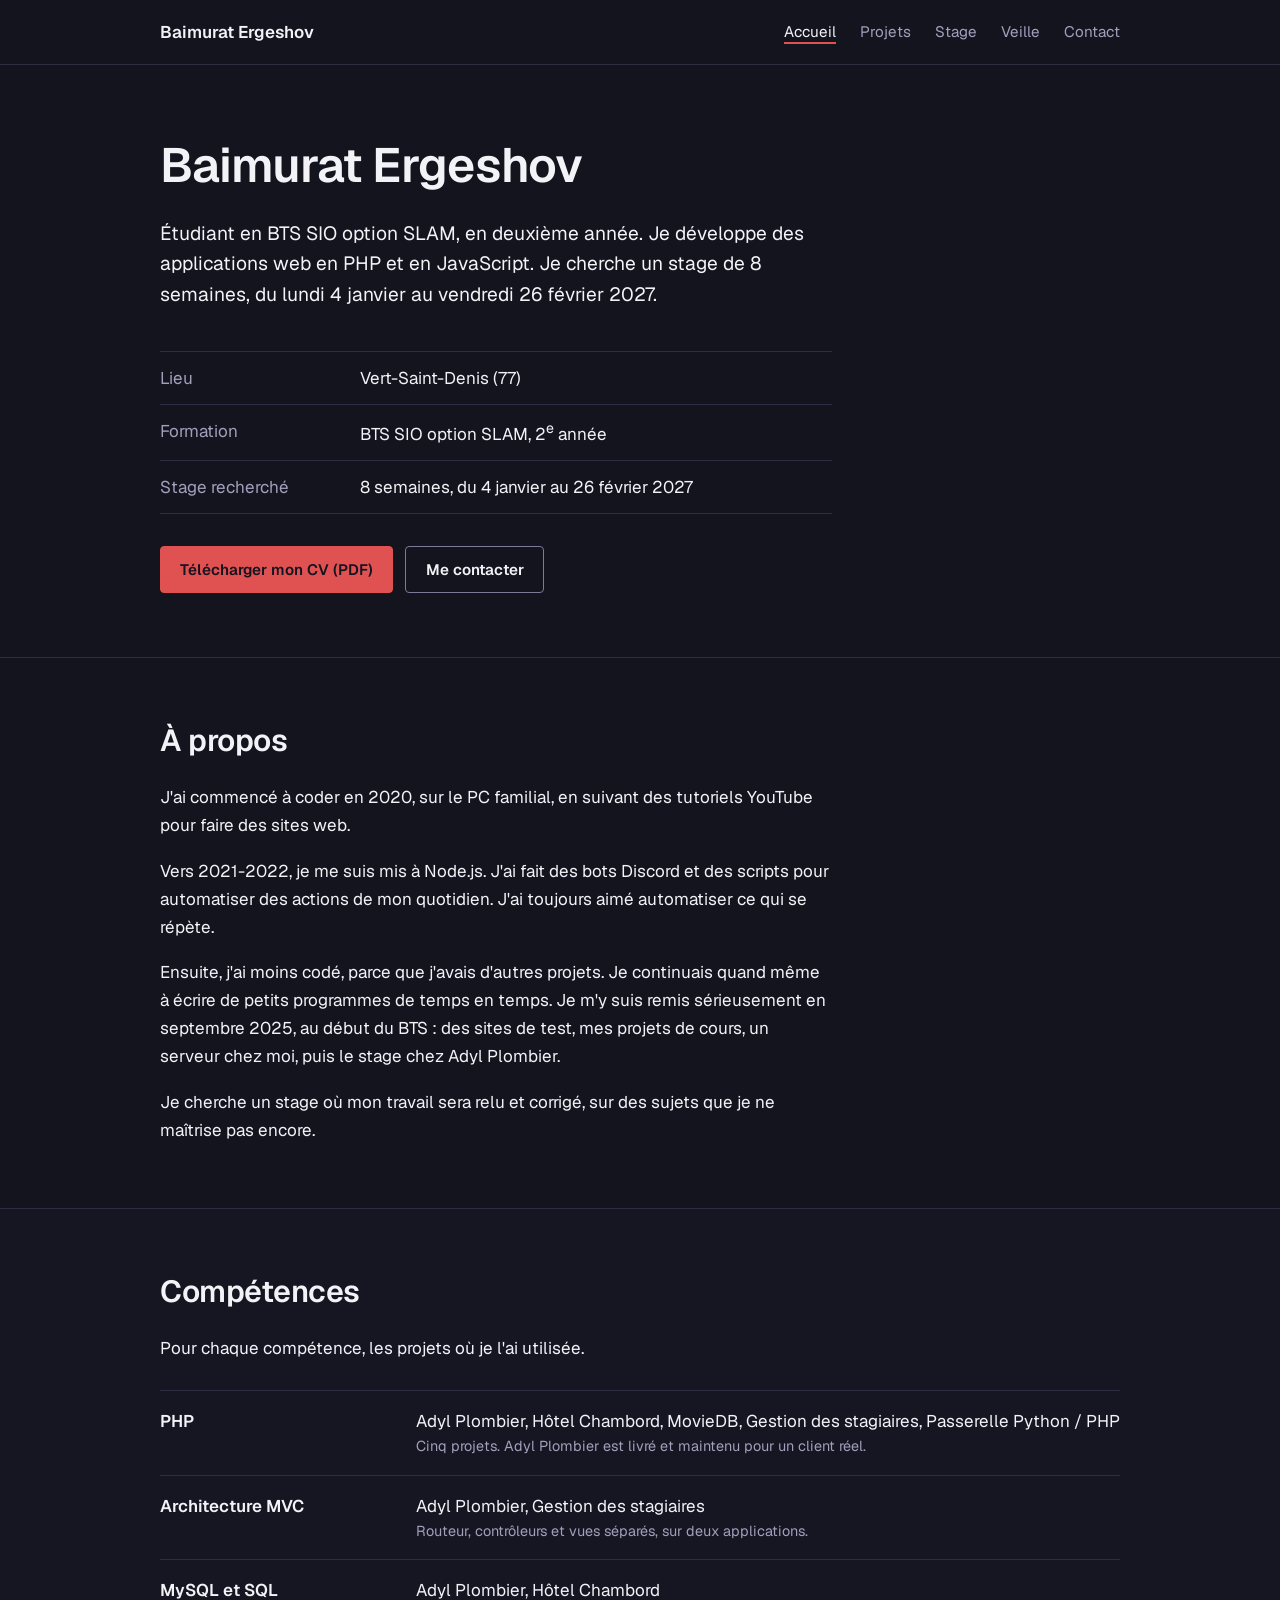
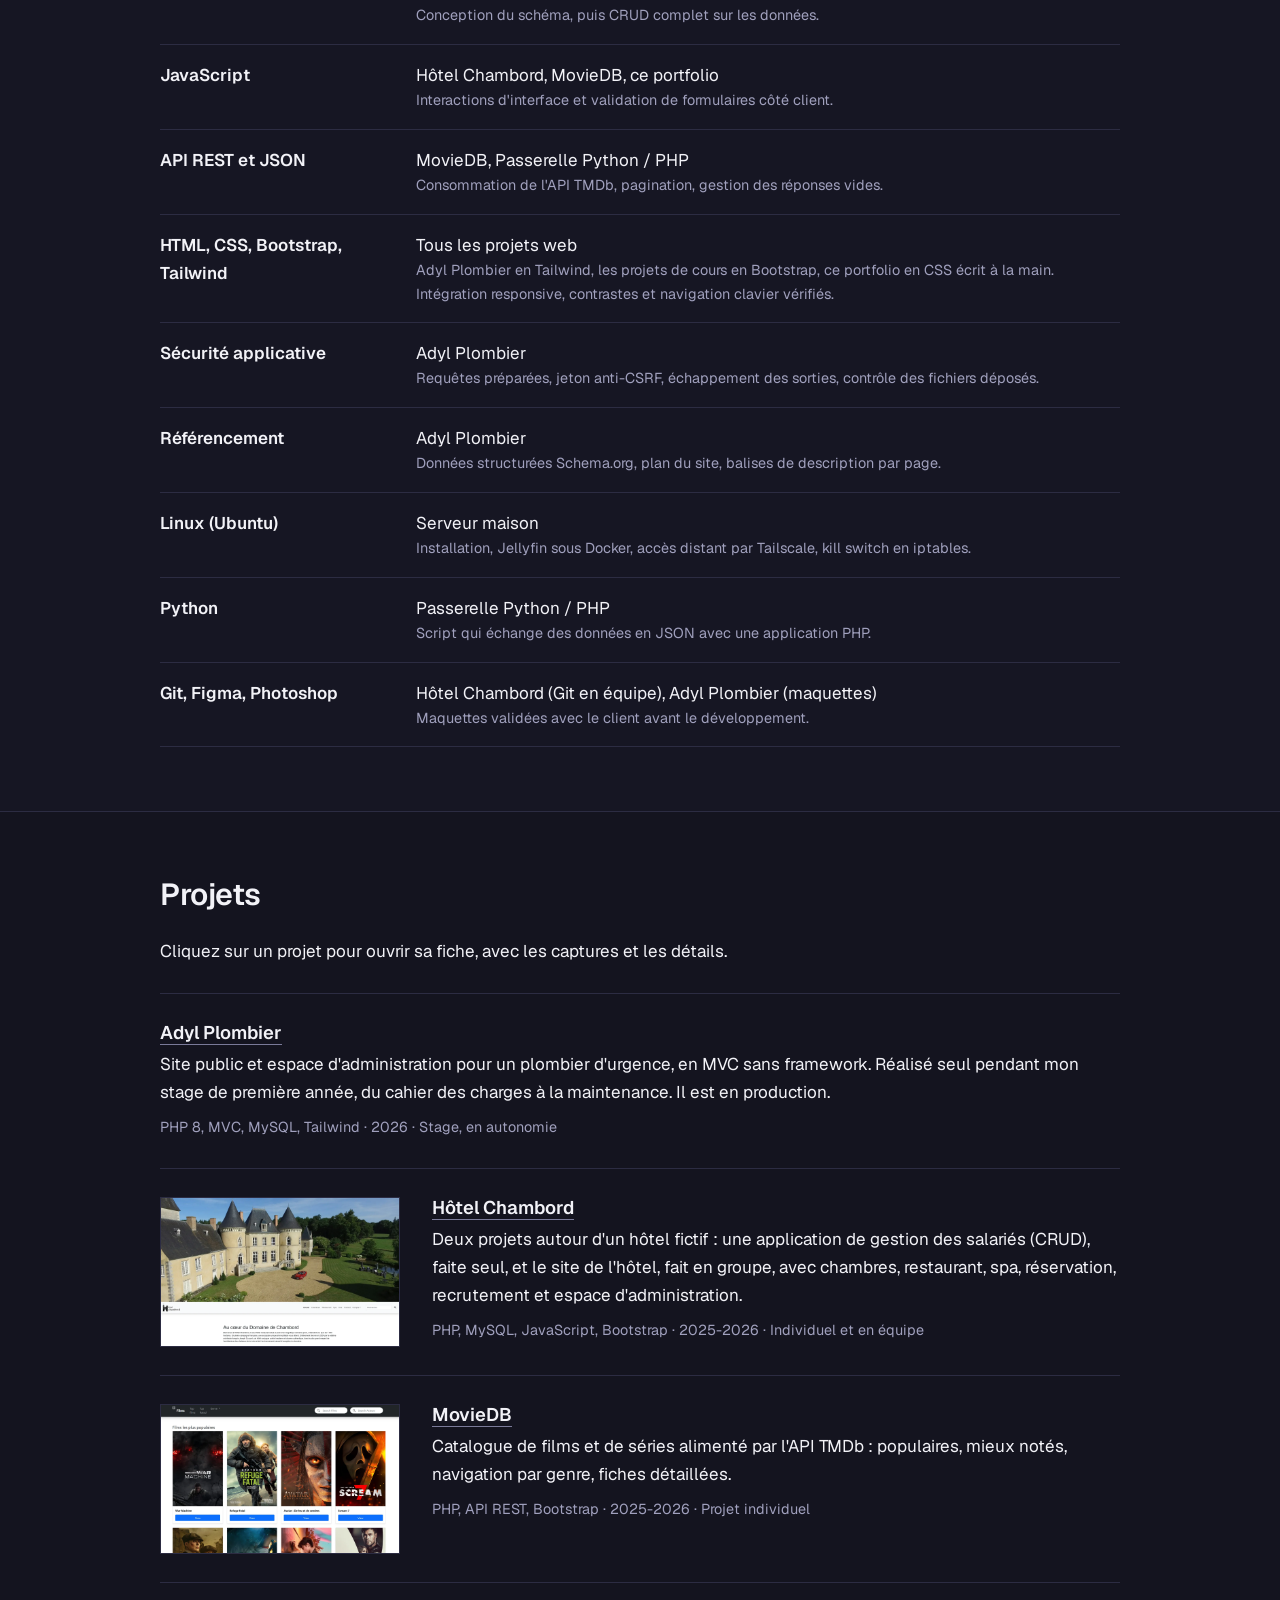
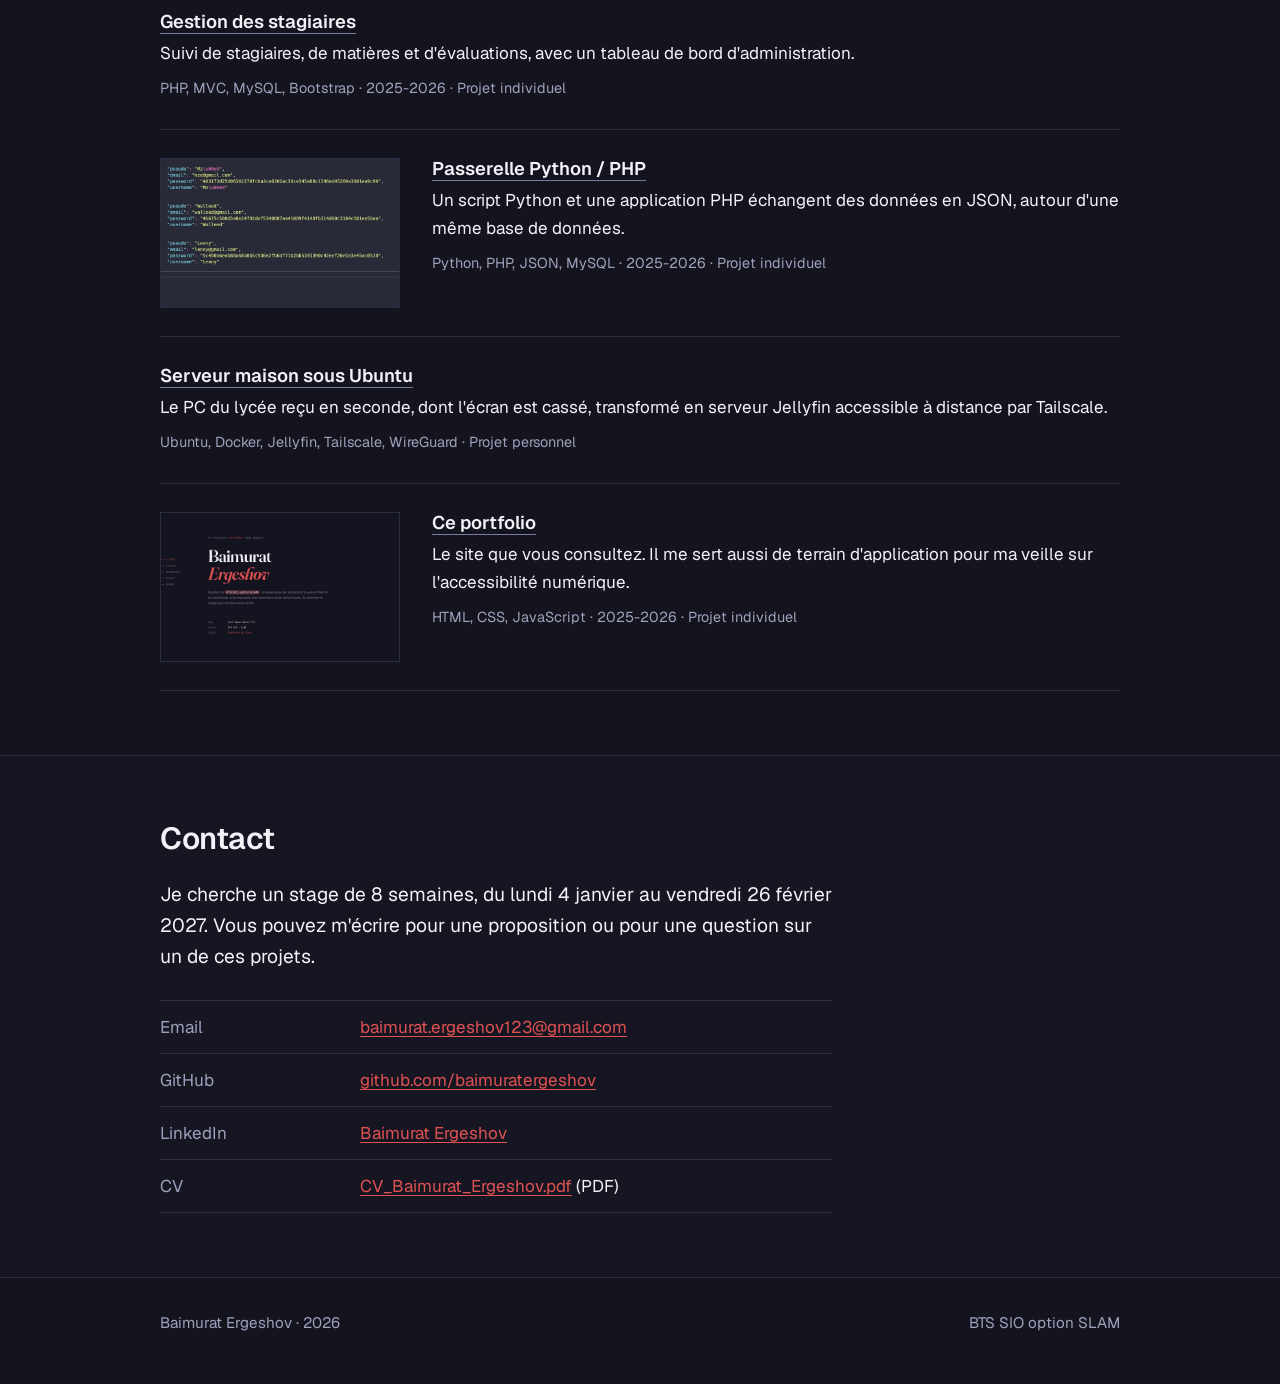
==== index.html @ 2cdd84e4 "Réécrit la page Veille et refait l'audit sur le site actuel - textes réécrits à la première personne" ====
<!DOCTYPE html>
<html lang="fr">

<head>
  <meta charset="UTF-8" />
  <meta name="viewport" content="width=device-width, initial-scale=1.0" />

  <title>Baimurat Ergeshov, étudiant BTS SIO SLAM</title>
  <meta name="description"
    content="Portfolio de Baimurat Ergeshov, étudiant en BTS SIO option SLAM à Vert-Saint-Denis. Applications web en PHP et JavaScript. Recherche un stage de 8 semaines, du 4 janvier au 26 février 2027." />

  <link rel="icon" href="./img/favicon.svg" type="image/svg+xml" />

  <meta property="og:type" content="website" />
  <meta property="og:title" content="Baimurat Ergeshov, étudiant BTS SIO SLAM" />
  <meta property="og:description"
    content="Applications web en PHP et JavaScript. Recherche un stage de 8 semaines, du 4 janvier au 26 février 2027." />
  <meta property="og:image" content="https://baimuratergeshov.github.io/img/portfolio.webp" />
  <meta name="twitter:card" content="summary_large_image" />

  <link rel="preload" href="./assets/fonts/geist-latin-wght-normal.woff2" as="font" type="font/woff2" crossorigin />
  <link rel="stylesheet" href="./assets/style.css" />

  <!-- Sans defer : imgFail doit exister avant la première image -->
  <script src="./assets/script.js"></script>
</head>

<body>
  <a href="#main" class="skip-link">Aller au contenu principal</a>

  <header class="site-header">
    <div class="wrap">
      <a href="./index.html" class="site-name">Baimurat Ergeshov</a>
      <nav class="site-nav" aria-label="Navigation principale">
        <a href="./index.html" aria-current="page">Accueil</a>
        <a href="#projets">Projets</a>
        <a href="./stage.html">Stage</a>
        <a href="./veille.html">Veille</a>
        <a href="#contact">Contact</a>
      </nav>
    </div>
  </header>

  <main id="main">

    <section id="intro" class="intro">
      <div class="wrap">
        <h1>Baimurat Ergeshov</h1>
        <p class="lead">
          Étudiant en BTS SIO option SLAM, en deuxième année. Je développe des applications web
          en PHP et en JavaScript. Je cherche un stage de 8 semaines, du lundi 4 janvier au
          vendredi 26 février 2027.
        </p>

        <dl class="facts">
          <div>
            <dt>Lieu</dt>
            <dd>Vert-Saint-Denis (77)</dd>
          </div>
          <div>
            <dt>Formation</dt>
            <dd>BTS SIO option SLAM, 2<sup>e</sup> année</dd>
          </div>
          <div>
            <dt>Stage recherché</dt>
            <dd>8 semaines, du 4 janvier au 26 février 2027</dd>
          </div>
        </dl>

        <p class="actions btn-row">
          <a class="btn btn-primary" href="./CV_Baimurat_Ergeshov.pdf" target="_blank" rel="noopener">
            Télécharger mon CV (PDF)
          </a>
          <a class="btn" href="#contact">Me contacter</a>
        </p>
      </div>
    </section>

    <section id="apropos" class="section">
      <div class="wrap">
        <h2>À propos</h2>
        <div class="prose">
          <p>
            J'ai commencé à coder en 2020, sur le PC familial, en suivant des tutoriels YouTube pour
            faire des sites web.
          </p>
          <p>
            Vers 2021-2022, je me suis mis à Node.js. J'ai fait des bots Discord et des scripts pour
            automatiser des actions de mon quotidien. J'ai toujours aimé automatiser ce qui se
            répète.
          </p>
          <p>
            Ensuite, j'ai moins codé, parce que j'avais d'autres projets. Je continuais quand même à
            écrire de petits programmes de temps en temps. Je m'y suis remis sérieusement en
            septembre 2025, au début du BTS : des sites de test, mes projets de cours, un serveur
            chez moi, puis le stage chez Adyl Plombier.
          </p>
          <p>
            Je cherche un stage où mon travail sera relu et corrigé, sur des sujets que je ne
            maîtrise pas encore.
          </p>
        </div>
      </div>
    </section>

    <section id="competences" class="section section--alt">
      <div class="wrap">
        <h2>Compétences</h2>
        <p class="measure section-intro">
          Pour chaque compétence, les projets où je l'ai utilisée.
        </p>

        <dl class="rows">
          <div>
            <dt>PHP</dt>
            <dd>
              Adyl Plombier, Hôtel Chambord, MovieDB, Gestion des stagiaires, Passerelle Python / PHP
              <span class="meta">Cinq projets. Adyl Plombier est livré et maintenu pour un client réel.</span>
            </dd>
          </div>
          <div>
            <dt>Architecture MVC</dt>
            <dd>
              Adyl Plombier, Gestion des stagiaires
              <span class="meta">Routeur, contrôleurs et vues séparés, sur deux applications.</span>
            </dd>
          </div>
          <div>
            <dt>MySQL et SQL</dt>
            <dd>
              Adyl Plombier, Hôtel Chambord
              <span class="meta">Conception du schéma, puis CRUD complet sur les données.</span>
            </dd>
          </div>
          <div>
            <dt>JavaScript</dt>
            <dd>
              Hôtel Chambord, MovieDB, ce portfolio
              <span class="meta">Interactions d'interface et validation de formulaires côté client.</span>
            </dd>
          </div>
          <div>
            <dt>API REST et JSON</dt>
            <dd>
              MovieDB, Passerelle Python / PHP
              <span class="meta">Consommation de l'API TMDb, pagination, gestion des réponses vides.</span>
            </dd>
          </div>
          <div>
            <dt>HTML, CSS, Bootstrap, Tailwind</dt>
            <dd>
              Tous les projets web
              <span class="meta">Adyl Plombier en Tailwind, les projets de cours en Bootstrap, ce
                portfolio en CSS écrit à la main. Intégration responsive, contrastes et navigation
                clavier vérifiés.</span>
            </dd>
          </div>
          <div>
            <dt>Sécurité applicative</dt>
            <dd>
              Adyl Plombier
              <span class="meta">Requêtes préparées, jeton anti-CSRF, échappement des sorties,
                contrôle des fichiers déposés.</span>
            </dd>
          </div>
          <div>
            <dt>Référencement</dt>
            <dd>
              Adyl Plombier
              <span class="meta">Données structurées Schema.org, plan du site, balises de description
                par page.</span>
            </dd>
          </div>
          <div>
            <dt>Linux (Ubuntu)</dt>
            <dd>
              Serveur maison
              <span class="meta">Installation, Jellyfin sous Docker, accès distant par Tailscale,
                kill switch en iptables.</span>
            </dd>
          </div>
          <div>
            <dt>Python</dt>
            <dd>
              Passerelle Python / PHP
              <span class="meta">Script qui échange des données en JSON avec une application PHP.</span>
            </dd>
          </div>
          <div>
            <dt>Git, Figma, Photoshop</dt>
            <dd>
              Hôtel Chambord (Git en équipe), Adyl Plombier (maquettes)
              <span class="meta">Maquettes validées avec le client avant le développement.</span>
            </dd>
          </div>
        </dl>
      </div>
    </section>

    <section id="projets" class="section">
      <div class="wrap">
        <h2>Projets</h2>
        <p class="measure section-intro">
          Cliquez sur un projet pour ouvrir sa fiche, avec les captures et les détails.
        </p>

        <ul class="projects">

          <li class="project">
            <img class="project-thumb" src="./img/adyl_plombier_img1.webp" alt="" loading="lazy"
              onerror="this.remove()" />
            <div>
              <h3><button type="button" class="project-open" data-dialog="dlg-adyl" aria-haspopup="dialog"><span>Adyl
                    Plombier</span></button></h3>
              <p>
                Site public et espace d'administration pour un plombier d'urgence, en MVC sans
                framework. Réalisé seul pendant mon stage de première année, du cahier des charges à
                la maintenance. Il est en production.
              </p>
              <p class="meta">PHP 8, MVC, MySQL, Tailwind · 2026 · Stage, en autonomie</p>
            </div>
          </li>

          <li class="project">
            <img class="project-thumb" src="./img/chambord.webp" alt="" loading="lazy" onerror="this.remove()" />
            <div>
              <h3><button type="button" class="project-open" data-dialog="dlg-chambord"
                  aria-haspopup="dialog"><span>Hôtel Chambord</span></button></h3>
              <p>
                Deux projets autour d'un hôtel fictif : une application de gestion des salariés
                (CRUD), faite seul, et le site de l'hôtel, fait en groupe, avec chambres,
                restaurant, spa, réservation, recrutement et espace d'administration.
              </p>
              <p class="meta">PHP, MySQL, JavaScript, Bootstrap · 2025-2026 · Individuel et en équipe</p>
            </div>
          </li>

          <li class="project">
            <img class="project-thumb" src="./img/movieDb.webp" alt="" loading="lazy" onerror="this.remove()" />
            <div>
              <h3><button type="button" class="project-open" data-dialog="dlg-moviedb"
                  aria-haspopup="dialog"><span>MovieDB</span></button></h3>
              <p>
                Catalogue de films et de séries alimenté par l'API TMDb : populaires, mieux notés,
                navigation par genre, fiches détaillées.
              </p>
              <p class="meta">PHP, API REST, Bootstrap · 2025-2026 · Projet individuel</p>
            </div>
          </li>

          <li class="project">
            <img class="project-thumb" src="./img/stagiaires_mvc.webp" alt="" loading="lazy"
              onerror="this.remove()" />
            <div>
              <h3><button type="button" class="project-open" data-dialog="dlg-stagiaires"
                  aria-haspopup="dialog"><span>Gestion des stagiaires</span></button></h3>
              <p>
                Suivi de stagiaires, de matières et d'évaluations, avec un tableau de bord
                d'administration.
              </p>
              <p class="meta">PHP, MVC, MySQL, Bootstrap · 2025-2026 · Projet individuel</p>
            </div>
          </li>

          <li class="project">
            <img class="project-thumb" src="./img/php_python.webp" alt="" loading="lazy" onerror="this.remove()" />
            <div>
              <h3><button type="button" class="project-open" data-dialog="dlg-passerelle"
                  aria-haspopup="dialog"><span>Passerelle Python / PHP</span></button></h3>
              <p>
                Un script Python et une application PHP échangent des données en JSON, autour
                d'une même base de données.
              </p>
              <p class="meta">Python, PHP, JSON, MySQL · 2025-2026 · Projet individuel</p>
            </div>
          </li>

          <li class="project">
            <div>
              <h3><button type="button" class="project-open" data-dialog="dlg-serveur"
                  aria-haspopup="dialog"><span>Serveur maison sous Ubuntu</span></button></h3>
              <p>
                Le PC du lycée reçu en seconde, dont l'écran est cassé, transformé en serveur
                Jellyfin accessible à distance par Tailscale.
              </p>
              <p class="meta">Ubuntu, Docker, Jellyfin, Tailscale, WireGuard · Projet personnel</p>
            </div>
          </li>

          <li class="project">
            <img class="project-thumb" src="./img/portfolio.webp" alt="" loading="lazy" onerror="this.remove()" />
            <div>
              <h3><button type="button" class="project-open" data-dialog="dlg-portfolio"
                  aria-haspopup="dialog"><span>Ce portfolio</span></button></h3>
              <p>
                Le site que vous consultez. Il me sert aussi de terrain d'application pour ma veille
                sur l'accessibilité numérique.
              </p>
              <p class="meta">HTML, CSS, JavaScript · 2025-2026 · Projet individuel</p>
            </div>
          </li>

        </ul>
      </div>
    </section>

    <section id="contact" class="section section--alt">
      <div class="wrap">
        <h2>Contact</h2>
        <p class="lead section-intro">
          Je cherche un stage de 8 semaines, du lundi 4 janvier au vendredi 26 février 2027. Vous
          pouvez m'écrire pour une proposition ou pour une question sur un de ces projets.
        </p>

        <dl class="facts">
          <div>
            <dt>Email</dt>
            <dd><a href="mailto:baimurat.ergeshov123@gmail.com">baimurat.ergeshov123@gmail.com</a></dd>
          </div>
          <div>
            <dt>GitHub</dt>
            <dd><a href="https://github.com/baimuratergeshov" target="_blank" rel="noopener">github.com/baimuratergeshov</a></dd>
          </div>
          <div>
            <dt>LinkedIn</dt>
            <dd><a href="https://www.linkedin.com/in/baimurat-ergeshov-29b9013a7/" target="_blank"
                rel="noopener">Baimurat Ergeshov</a></dd>
          </div>
          <div>
            <dt>CV</dt>
            <dd><a href="./CV_Baimurat_Ergeshov.pdf" target="_blank" rel="noopener">CV_Baimurat_Ergeshov.pdf</a> (PDF)</dd>
          </div>
        </dl>
      </div>
    </section>

  </main>

  <footer class="site-footer">
    <div class="wrap">
      <p>Baimurat Ergeshov · <span id="year"></span></p>
      <p>BTS SIO option SLAM</p>
    </div>
  </footer>

  <!-- Fiches projet -->

  <dialog id="dlg-adyl" class="modal" aria-labelledby="t-adyl">
    <div class="modal-inner">
      <button type="button" class="modal-close" data-close aria-label="Fermer la fiche projet">&#10005;</button>
      <h2 id="t-adyl">Adyl Plombier</h2>
      <p class="meta">PHP 8, MVC, MySQL, Tailwind · 2026 · Stage, en autonomie</p>

      <div class="gallery">
        <img src="./img/adyl_plombier_img1.webp" alt="Page d'accueil du site Adyl Plombier" onerror="imgFail(this)" />
        <img src="./img/adyl_plombier_img2.webp" alt="Page de présentation des prestations" onerror="imgFail(this)" />
        <img src="./img/adyl_plombier_img3.webp" alt="Formulaire de contact du site" onerror="imgFail(this)" />
        <img src="./img/adyl_plombier_img4.webp" alt="Affichage du site sur mobile" onerror="imgFail(this)" />
      </div>

      <div class="modal-text">
        <p>
          Adyl Plombier est une entreprise de plomberie d'urgence à Paris et en Île-de-France. Elle
          n'avait pas de site et voulait être trouvée par des particuliers qui cherchent un
          dépanneur depuis leur téléphone.
        </p>
        <p>
          J'ai fait six pages publiques (accueil, services, zones d'intervention, galerie, blog,
          contact) et un espace d'administration. L'artisan gère seul ses articles, ses photos, ses
          avis clients et les messages reçus. Sans cet espace, il aurait dû me demander de mettre en
          ligne chaque photo.
        </p>
        <p>
          L'application suit une architecture <strong>MVC</strong> que j'ai écrite moi-même, sans CMS
          ni framework : point d'entrée unique, routeur, contrôleurs, modèles et vues. Seul le
          dossier public est accessible depuis le web. Le reste du code et les données sont
          au-dessus de la racine web.
        </p>
        <p>
          L'espace d'administration est ouvert sur internet, donc j'ai traité la
          <strong>sécurité</strong> : requêtes préparées, jeton anti-CSRF, échappement des sorties,
          vérification du type réel des fichiers déposés, mots de passe hachés avec bcrypt et
          régénération de la session.
        </p>
        <p>J'ai continué à maintenir le site après la fin du stage.</p>
      </div>

      <div class="modal-actions btn-row">
        <a class="btn btn-primary" href="https://adyl-plomberie.fr/" target="_blank" rel="noopener">
          Voir le site <span aria-hidden="true">&nearr;</span>
        </a>
        <a class="btn" href="./stage.html">Lire le rapport de stage</a>
        <span class="meta">Code source privé, à la demande du client</span>
      </div>
    </div>
  </dialog>

  <dialog id="dlg-chambord" class="modal" aria-labelledby="t-chambord">
    <div class="modal-inner">
      <button type="button" class="modal-close" data-close aria-label="Fermer la fiche projet">&#10005;</button>
      <h2 id="t-chambord">Hôtel Chambord</h2>
      <p class="meta">PHP, MySQL, JavaScript, Bootstrap · 2025-2026 · Individuel et en équipe</p>

      <div class="gallery">
        <img src="./img/chambord_salaries.webp"
          alt="Liste des salariés avec les actions de modification et de suppression" onerror="imgFail(this)" />
        <img src="./img/chambord.webp" alt="Page d'accueil du site de l'Hôtel Chambord" onerror="imgFail(this)" />
      </div>

      <div class="modal-text">
        <h3>Gestion des salariés (projet individuel)</h3>
        <p>
          Application de gestion du personnel d'un hôtel fictif. Elle fait les quatre opérations
          d'un <strong>CRUD</strong> : ajout d'un salarié, liste, modification d'une fiche et
          suppression.
        </p>
        <p>
          Le code utilise des partials pour l'en-tête et le pied de page. Les traitements de
          formulaire sont dans <code>process/</code> et les fonctions communes dans
          <code>utils/</code>. C'est sur ce projet que j'ai compris l'intérêt de ne pas tout mettre
          dans un seul fichier.
        </p>

        <h3>Site de l'hôtel (travail en groupe)</h3>
        <p>
          Site multi-pages pour l'Hôtel Chambord, réalisé en groupe : chambres, restaurant, spa,
          activités, réservation et recrutement.
        </p>
        <p>
          Côté PHP : inscription et connexion des visiteurs, espace d'administration et gestion
          des avis clients. J'y ai travaillé la <strong>répartition des tâches</strong> et
          l'intégration du travail de plusieurs personnes dans un même dépôt Git.
        </p>
      </div>

      <div class="modal-actions btn-row">
        <a class="btn" href="https://github.com/baimuratergeshov/salaries_chambord" target="_blank" rel="noopener">
          Code de la gestion des salariés <span aria-hidden="true">&nearr;</span>
        </a>
        <a class="btn" href="https://github.com/baimuratergeshov/Hotel-Chambord" target="_blank" rel="noopener">
          Code du site de l'hôtel <span aria-hidden="true">&nearr;</span>
        </a>
      </div>
    </div>
  </dialog>

  <dialog id="dlg-moviedb" class="modal" aria-labelledby="t-moviedb">
    <div class="modal-inner">
      <button type="button" class="modal-close" data-close aria-label="Fermer la fiche projet">&#10005;</button>
      <h2 id="t-moviedb">MovieDB</h2>
      <p class="meta">PHP, API REST, Bootstrap · 2025-2026 · Projet individuel</p>

      <div class="gallery">
        <img src="./img/movieDb.webp" alt="Accueil de MovieDB présentant les films populaires" onerror="imgFail(this)" />
      </div>

      <div class="modal-text">
        <p>
          Site de consultation de films et de séries qui utilise l'<strong>API TMDb</strong>. Il
          propose les contenus populaires, les mieux notés, une navigation par genre, une fiche par
          film et une fiche par acteur.
        </p>
        <p>
          J'y ai appris à consommer une API REST côté serveur : construire la requête, lire la
          réponse JSON, et gérer les cas où l'API ne renvoie rien ou répond par une erreur.
        </p>
      </div>

      <div class="modal-actions btn-row">
        <a class="btn" href="https://github.com/baimuratergeshov/movieDB" target="_blank" rel="noopener">
          Voir le code sur GitHub <span aria-hidden="true">&nearr;</span>
        </a>
      </div>
    </div>
  </dialog>

  <dialog id="dlg-stagiaires" class="modal" aria-labelledby="t-stagiaires">
    <div class="modal-inner">
      <button type="button" class="modal-close" data-close aria-label="Fermer la fiche projet">&#10005;</button>
      <h2 id="t-stagiaires">Gestion des stagiaires</h2>
      <p class="meta">PHP, MVC, MySQL, Bootstrap · 2025-2026 · Projet individuel</p>

      <div class="gallery">
        <img src="./img/stagiaires_mvc.webp" alt="Tableau de bord de gestion des stagiaires" onerror="imgFail(this)" />
      </div>

      <div class="modal-text">
        <p>
          Application de suivi de stagiaires, de matières et d'évaluations, en
          <strong>Modèle-Vue-Contrôleur</strong>. Elle a un tableau de bord d'administration et une
          validation des formulaires côté client.
        </p>
        <p>
          Je voulais séparer les responsabilités : le contrôleur reçoit la requête et décide, le
          modèle est le seul à parler à la base de données, la vue affiche. J'ai réutilisé ce
          découpage pendant mon stage.
        </p>
      </div>

      <!-- TODO : ajouter le bouton « Voir le code sur GitHub » quand le dépôt est public -->
    </div>
  </dialog>

  <dialog id="dlg-passerelle" class="modal" aria-labelledby="t-passerelle">
    <div class="modal-inner">
      <button type="button" class="modal-close" data-close aria-label="Fermer la fiche projet">&#10005;</button>
      <h2 id="t-passerelle">Passerelle Python / PHP</h2>
      <p class="meta">Python, PHP, JSON, MySQL · 2025-2026 · Projet individuel</p>

      <div class="gallery">
        <img src="./img/php_python.webp" alt="Échange de données entre le script Python et l'application PHP"
          onerror="imgFail(this)" />
      </div>

      <div class="modal-text">
        <p>
          Un script <strong>Python</strong> et une application <strong>PHP</strong> échangent des
          données au format JSON, autour d'une même base de données.
        </p>
        <p>
          Le projet comprend un formulaire web et l'enregistrement des données en base. J'y ai vu
          qu'un format d'échange commun suffit pour faire travailler ensemble deux technologies
          différentes.
        </p>
      </div>

      <!-- TODO : ajouter le bouton « Voir le code sur GitHub » quand le dépôt est public -->
    </div>
  </dialog>

  <dialog id="dlg-serveur" class="modal" aria-labelledby="t-serveur">
    <div class="modal-inner">
      <button type="button" class="modal-close" data-close aria-label="Fermer la fiche projet">&#10005;</button>
      <h2 id="t-serveur">Serveur maison sous Ubuntu</h2>
      <p class="meta">Ubuntu, Docker, Jellyfin, Tailscale, WireGuard · Projet personnel</p>

      <div class="modal-text">
        <h3>Le matériel</h3>
        <p>
          Je suis parti du PC du lycée, celui qu'on reçoit en seconde : un portable Unowhy Y13
          (Intel Celeron N4120, 4 Go de RAM soudée, donc non extensible). Son écran interne était
          cassé : je l'ai démonté et j'utilise un écran externe
          en HDMI. Après avoir retiré l'écran, j'ai dû ressortir l'antenne Wi-Fi du châssis. Pour
          accéder au BIOS, j'ai demandé le mot de passe au support Unowhy.
        </p>
        <p>
          J'ai d'abord fait une installation propre de Windows 11, puis je suis passé sous Ubuntu
          pour en faire un serveur.
        </p>

        <h3>Le stockage</h3>
        <p>
          Le système est sur un SSD Samsung 860 EVO de 250 Go. Les médias sont sur un disque dur
          WD Blue de 1 To, monté sur <code>/mnt/jellyfin</code>. Il n'y a pas de RAID. J'ai acheté
          des disques 2,5" d'occasion et je les ai testés avec CrystalDiskInfo et HDD Scan avant de
          garder le WD Blue.
        </p>

        <h3>Les services</h3>
        <p>
          Jellyfin tourne dans <strong>Docker</strong>, avec le transcodage matériel VAAPI sur le
          GPU intégré Intel. Le serveur sert aussi de relais Wake-on-LAN : il réveille mon PC
          principal avec <code>etherwake</code>, et je le déclenche depuis un raccourci iOS en SSH,
          via Tailscale.
        </p>
        <p>
          Pour l'accès à distance, j'utilise <strong>Tailscale</strong> sur le serveur et sur mon
          téléphone. Aucun port n'est ouvert sur la box. Pour le trafic sortant, j'utilise Mullvad
          en WireGuard, avec un kill switch en <code>iptables</code>.
        </p>

        <h3>Deux problèmes rencontrés</h3>
        <p>
          <strong>Le démarrage.</strong> Au départ, l'OS tournait sur une carte SD, lente et peu
          fiable. Je l'ai migré sur le SSD, mais la machine ne démarrait pas directement dessus.
          J'ai contourné le problème avec un GRUB « trampoline ».
        </p>
        <p>
          <strong>L'accès à distance.</strong> J'avais configuré le VPN WireGuard de la Freebox,
          mais mon téléphone ne pouvait pas joindre le serveur en 5G. Je suis passé à Tailscale,
          qui fonctionne en 4G et en 5G sans ouvrir de port.
        </p>
      </div>
    </div>
  </dialog>

  <dialog id="dlg-portfolio" class="modal" aria-labelledby="t-portfolio">
    <div class="modal-inner">
      <button type="button" class="modal-close" data-close aria-label="Fermer la fiche projet">&#10005;</button>
      <h2 id="t-portfolio">Ce portfolio</h2>
      <p class="meta">HTML, CSS, JavaScript · 2025-2026 · Projet individuel</p>

      <div class="gallery">
        <img src="./img/portfolio.webp" alt="Vue d'ensemble du portfolio" onerror="imgFail(this)" />
      </div>

      <div class="modal-text">
        <p>
          Le site que vous consultez, en HTML, CSS et JavaScript, sans framework. Il me sert de
          terrain d'application pour ma <strong>veille sur l'accessibilité numérique</strong> :
          contrastes mesurés avec la formule des WCAG, navigation complète au clavier, structure
          sémantique, et respect de la préférence système « réduire les animations ».
        </p>
        <p>
          Les fiches projet utilisent l'élément <code>&lt;dialog&gt;</code> natif du navigateur. Il
          gère le piège à focus et la fermeture avec la touche Échap.
        </p>
      </div>

      <div class="modal-actions btn-row">
        <a class="btn" href="https://github.com/baimuratergeshov/baimuratergeshov.github.io" target="_blank"
          rel="noopener">
          Voir le code sur GitHub <span aria-hidden="true">&nearr;</span>
        </a>
        <a class="btn" href="./veille.html">Lire ma veille sur l'accessibilité</a>
      </div>
    </div>
  </dialog>

  <!-- Visionneuse d'images -->
  <dialog id="lightbox" class="lightbox" aria-label="Image agrandie">

    <div class="lb-stage" id="lbStage">
      <img id="lbImg" src="[data-uri]" alt="" />
    </div>

    <button type="button" class="lb-btn lb-close" data-lb-close aria-label="Fermer l'image">&#10005;</button>
    <button type="button" class="lb-btn lb-nav lb-prev" data-lb-prev aria-label="Image précédente">&#8249;</button>
    <button type="button" class="lb-btn lb-nav lb-next" data-lb-next aria-label="Image suivante">&#8250;</button>

    <div class="lb-bar">
      <p class="lb-caption">
        <span id="lbCaption"></span><span class="lb-count" id="lbCount"></span>
      </p>
      <div class="lb-tools">
        <span class="lb-hint">Molette pour zoomer, glisser pour déplacer</span>
        <button type="button" data-lb-zoom="out" aria-label="Dézoomer">&minus;</button>
        <span class="lb-zoom" id="lbZoom">100 %</span>
        <button type="button" data-lb-zoom="in" aria-label="Zoomer">+</button>
        <button type="button" data-lb-zoom="reset">Réinitialiser</button>
      </div>
    </div>
  </dialog>

</body>

</html>
---- assets/style.css ----
/* Portfolio Baimurat Ergeshov : feuille de style commune aux trois pages.
   Sans framework. Contrastes mesurés (formule WCAG), voir la page veille. */

@font-face {
  font-family: 'Geist';
  src: url('./fonts/geist-latin-ext-wght-normal.woff2') format('woff2');
  font-weight: 100 900;
  font-display: swap;
  unicode-range: U+0100-02BA, U+02BD-02C5, U+02C7-02CC, U+02CE-02D7, U+02DD-02FF, U+0304, U+0308, U+0329, U+1D00-1DBF, U+1E00-1E9F, U+1EF2-1EFF, U+2020, U+20A0-20AB, U+20AD-20C0, U+2113, U+2C60-2C7F, U+A720-A7FF;
}

@font-face {
  font-family: 'Geist';
  src: url('./fonts/geist-latin-wght-normal.woff2') format('woff2');
  font-weight: 100 900;
  font-display: swap;
  unicode-range: U+0000-00FF, U+0131, U+0152-0153, U+02BB-02BC, U+02C6, U+02DA, U+02DC, U+0304, U+0308, U+0329, U+2000-206F, U+20AC, U+2122, U+2191, U+2193, U+2212, U+2215, U+FEFF, U+FFFD;
}

:root {
  /* Palette d'origine du portfolio. --edge sert aux bordures de boutons et
     de champs (3:1 minimum), --line aux simples filets décoratifs. */
  --bg: #14141f;
  --bg-alt: #161623;
  --line: #2c2c42;
  --edge: #7a7a99;
  --ink: #f2f2f7;
  --mut: #a0a0bd;
  --accent: #e05252;
  --ok: #7ec99a;
  --ko: #ff8a80;

  --font: 'Geist', system-ui, -apple-system, 'Segoe UI', sans-serif;
  --mono: ui-monospace, 'Cascadia Mono', Consolas, Menlo, monospace;

  --ease-out: cubic-bezier(.23, 1, .32, 1);
}

*,
*::before,
*::after {
  box-sizing: border-box;
}

html {
  -webkit-text-size-adjust: 100%;
  scroll-padding-top: 5rem;
}

body {
  margin: 0;
  background: var(--bg);
  color: var(--ink);
  font-family: var(--font);
  font-size: 1.0625rem;
  line-height: 1.65;
  overflow-wrap: break-word;
}

img {
  max-width: 100%;
  display: block;
}

h1,
h2,
h3 {
  margin: 0;
  font-weight: 600;
  line-height: 1.2;
  text-wrap: balance;
}

h1 {
  font-size: clamp(2.1rem, 5vw, 3rem);
  letter-spacing: -.02em;
}

h2 {
  font-size: clamp(1.5rem, 3vw, 1.9rem);
  letter-spacing: -.015em;
}

h3 {
  font-size: 1.15rem;
  margin-bottom: .6rem;
}

p,
ul,
ol,
dl {
  margin: 0;
}

strong {
  font-weight: 600;
}

a {
  color: var(--accent);
  text-underline-offset: .2em;
}

@media (hover: hover) and (pointer: fine) {
  a:hover {
    color: var(--ink);
  }
}

code,
kbd {
  font-family: var(--mono);
  font-size: .88em;
  background: var(--bg-alt);
  border: 1px solid var(--line);
  border-radius: 3px;
  padding: .08em .35em;
}

/* Gabarit */
.wrap {
  max-width: 64rem;
  margin: 0 auto;
  padding: 0 1.25rem;
}

@media (min-width: 640px) {
  .wrap {
    padding: 0 2rem;
  }
}

.measure {
  max-width: 42rem;
}

.section {
  padding: 4rem 0;
  border-top: 1px solid var(--line);
}

.section > .wrap > h2 {
  margin-bottom: 1.5rem;
}

.section--alt {
  background: var(--bg-alt);
  --fade: var(--bg-alt);
}

.sr-only {
  position: absolute;
  width: 1px;
  height: 1px;
  padding: 0;
  margin: -1px;
  overflow: hidden;
  clip: rect(0, 0, 0, 0);
  white-space: nowrap;
  border: 0;
}

.section-intro {
  margin-bottom: 1.75rem;
}

.gap-top {
  margin-top: 2rem;
}

.page-end {
  margin-top: 2.5rem;
}

.steps-title {
  margin: 2.5rem 0 1rem;
}

.h2-small {
  font-size: 1.35rem;
  margin-bottom: .9rem;
}

.stack > * + * {
  margin-top: 1.1rem;
}

.meta {
  font-size: .9rem;
  color: var(--mut);
}

.lead {
  font-size: 1.2rem;
  line-height: 1.6;
  max-width: 42rem;
}

/* En-tête */
.site-header {
  border-bottom: 1px solid var(--line);
}

.site-header .wrap {
  display: flex;
  flex-wrap: wrap;
  align-items: center;
  justify-content: space-between;
  gap: .25rem 2rem;
  min-height: 4rem;
}

.site-name {
  font-weight: 600;
  color: var(--ink);
  text-decoration: none;
}

.site-nav {
  display: flex;
  flex-wrap: wrap;
  gap: 0 1.5rem;
  font-size: .95rem;
}

.site-nav a {
  display: inline-block;
  padding: .7rem 0;
  color: var(--mut);
  text-decoration: none;
}

.site-nav a[aria-current] {
  color: var(--ink);
  text-decoration: underline;
  text-decoration-color: var(--accent);
  text-decoration-thickness: 2px;
  text-underline-offset: .35em;
}

@media (hover: hover) and (pointer: fine) {
  .site-nav a:hover {
    color: var(--ink);
  }
}

/* Introduction de page */
.intro {
  padding: 4.5rem 0 4rem;
}

.intro h1 + * {
  margin-top: 1.5rem;
}

.intro .facts {
  margin-top: 2.5rem;
}

.intro .actions {
  margin-top: 2rem;
}

/* Listes clé / valeur */
.facts {
  max-width: 42rem;
  border-top: 1px solid var(--line);
}

.facts > div {
  display: grid;
  grid-template-columns: 11rem 1fr;
  gap: .25rem 1.5rem;
  padding: .75rem 0;
  border-bottom: 1px solid var(--line);
}

.facts dt {
  color: var(--mut);
}

.facts dd {
  margin: 0;
}

@media (max-width: 560px) {
  .facts > div {
    grid-template-columns: 1fr;
  }
}

/* Texte long */
.prose {
  max-width: 42rem;
}

.prose > * + * {
  margin-top: 1.1rem;
}

.prose ul,
.prose ol {
  padding-left: 1.25rem;
}

.prose li + li {
  margin-top: .35rem;
}

.prose h3 {
  margin-top: 2.25rem;
}

/* Compétences : une ligne par compétence, la preuve à côté */
.rows {
  border-top: 1px solid var(--line);
}

.rows > div {
  display: grid;
  grid-template-columns: 14rem 1fr;
  gap: .25rem 2rem;
  padding: 1rem 0;
  border-bottom: 1px solid var(--line);
}

.rows dt {
  font-weight: 600;
}

.rows dd {
  margin: 0;
}

.rows dd .meta {
  display: block;
}

@media (max-width: 700px) {
  .rows > div {
    grid-template-columns: 1fr;
  }
}

/* Projets : image toujours visible, titre cliquable */
.projects {
  list-style: none;
  padding: 0;
  border-top: 1px solid var(--line);
}

.project {
  position: relative;
  display: grid;
  grid-template-columns: 1fr;
  gap: 1rem 2rem;
  padding: 1.75rem 0;
  border-bottom: 1px solid var(--line);
}

@media (min-width: 760px) {
  .project {
    grid-template-columns: 15rem 1fr;
    align-items: start;
  }
}

.project-thumb {
  width: 100%;
  aspect-ratio: 16 / 10;
  object-fit: cover;
  object-position: top;
  border: 1px solid var(--line);
  background: var(--bg-alt);
}

.project:not(:has(.project-thumb)) {
  grid-template-columns: 1fr;
}

.project h3 {
  margin-bottom: .4rem;
}

.project-open {
  font: inherit;
  font-weight: 600;
  color: var(--ink);
  background: none;
  border: 0;
  padding: 0;
  margin: 0;
  text-align: left;
  cursor: pointer;
}

/* toute la ligne est cliquable */
.project-open::after {
  content: '';
  position: absolute;
  inset: 0;
  z-index: 1;
}

.project-open:focus-visible {
  outline: none;
}

.project-open:focus-visible::after {
  outline: 2px solid var(--accent);
  outline-offset: 4px;
}

.project-open span {
  text-decoration: underline;
  text-decoration-color: var(--edge);
  text-underline-offset: .25em;
}

@media (hover: hover) and (pointer: fine) {
  .project:hover .project-open span {
    text-decoration-color: var(--accent);
  }
}

.project .meta {
  margin-top: .6rem;
}

/* Boutons */
.btn {
  display: inline-flex;
  align-items: center;
  gap: .5rem;
  padding: .65rem 1.2rem;
  font: inherit;
  font-size: .95rem;
  font-weight: 600;
  text-decoration: none;
  color: var(--ink);
  background: transparent;
  border: 1px solid var(--edge);
  border-radius: 4px;
  cursor: pointer;
  transition: transform 120ms var(--ease-out), background-color 150ms ease, border-color 150ms ease;
}

.btn-primary {
  background: var(--accent);
  border-color: var(--accent);
  color: var(--bg);
}

@media (hover: hover) and (pointer: fine) {
  .btn:hover {
    border-color: var(--accent);
    color: var(--ink);
  }

  .btn-primary:hover {
    background: #e86a6a;
    border-color: #e86a6a;
    color: var(--bg);
  }
}

.btn-row {
  display: flex;
  flex-wrap: wrap;
  gap: .75rem;
  align-items: center;
}

/* Fiches projet */
dialog.modal {
  padding: 0;
  border: 1px solid var(--edge);
  border-radius: 6px;
  background: var(--bg-alt);
  color: var(--ink);
  max-width: 56rem;
  width: calc(100% - 2rem);
  max-height: 88vh;
  overflow: hidden;
  transition: opacity 180ms var(--ease-out), transform 180ms var(--ease-out);
}

dialog.modal::backdrop {
  background: rgba(8, 8, 14, .8);
  transition: opacity 180ms var(--ease-out);
}

@starting-style {
  dialog.modal[open] {
    opacity: 0;
  }

  dialog.modal[open]::backdrop {
    opacity: 0;
  }
}

.modal-inner {
  padding: 2.25rem;
  overflow-y: auto;
  max-height: 88vh;
}

@media (max-width: 640px) {
  .modal-inner {
    padding: 1.75rem 1.25rem;
  }
}

.modal-inner h2 {
  padding-right: 3rem;
}

.modal-close {
  position: absolute;
  top: .75rem;
  right: .75rem;
  width: 2.75rem;
  height: 2.75rem;
  display: grid;
  place-items: center;
  font: inherit;
  font-size: 1.1rem;
  line-height: 1;
  color: var(--ink);
  background: var(--bg-alt);
  border: 1px solid var(--edge);
  border-radius: 4px;
  cursor: pointer;
  z-index: 3;
  transition: transform 120ms var(--ease-out), border-color 150ms ease;
}

@media (hover: hover) and (pointer: fine) {
  .modal-close:hover {
    border-color: var(--accent);
  }
}

.modal-text {
  margin-top: 1.5rem;
  max-width: 42rem;
}

.modal-text > * + * {
  margin-top: 1rem;
}

.modal-text > h3 {
  margin-top: 1.75rem;
  margin-bottom: 0;
}

.modal-inner > h2 + .meta {
  margin-top: .5rem;
}

.gallery {
  margin-top: 1.75rem;
  display: grid;
  grid-template-columns: repeat(auto-fit, minmax(15rem, 1fr));
  gap: .75rem;
}

.gallery img {
  width: 100%;
  height: 13rem;
  object-fit: cover;
  object-position: top;
  border: 1px solid var(--line);
  background: var(--bg);
  cursor: zoom-in;
  transition: border-color 150ms ease;
}

@media (hover: hover) and (pointer: fine) {
  .gallery img:hover {
    border-color: var(--accent);
  }
}

.modal-actions {
  margin-top: 2rem;
  padding-top: 1.5rem;
  border-top: 1px solid var(--line);
}

/* Visionneuse d'images */
dialog.lightbox {
  inset: 0;
  margin: 0;
  padding: 0;
  border: 0;
  background: transparent;
  color: var(--ink);
  width: 100vw;
  height: 100vh;
  max-width: 100vw;
  max-height: 100vh;
  overflow: hidden;
  transition: opacity 180ms var(--ease-out);
}

dialog.lightbox::backdrop {
  background: rgba(8, 8, 14, .95);
}

@starting-style {
  dialog.lightbox[open] {
    opacity: 0;
  }
}

.lb-stage {
  position: absolute;
  inset: 0;
  display: flex;
  align-items: center;
  justify-content: center;
  overflow: hidden;
  cursor: zoom-in;
  touch-action: none;
}

.lb-stage.is-zoomed {
  cursor: grab;
}

.lb-stage.is-panning {
  cursor: grabbing;
}

.lb-stage img {
  max-width: 92vw;
  max-height: 76vh;
  transform-origin: center center;
  transition: transform 200ms var(--ease-out);
  user-select: none;
  -webkit-user-drag: none;
}

.lb-stage.is-panning img {
  transition: none;
}

.lb-btn,
.lb-tools button {
  font: inherit;
  color: var(--ink);
  background: var(--bg-alt);
  border: 1px solid var(--edge);
  border-radius: 4px;
  cursor: pointer;
  transition: border-color 150ms ease;
}

@media (hover: hover) and (pointer: fine) {

  .lb-btn:hover,
  .lb-tools button:hover {
    border-color: var(--accent);
  }
}

.lb-btn {
  position: absolute;
  z-index: 3;
}

.lb-close {
  top: 1.25rem;
  right: 1.25rem;
  width: 2.75rem;
  height: 2.75rem;
  font-size: 1rem;
}

.lb-nav {
  top: 50%;
  transform: translateY(-50%);
  width: 2.75rem;
  height: 3.5rem;
  font-size: 1.4rem;
}

.lb-prev {
  left: 1.25rem;
}

.lb-next {
  right: 1.25rem;
}

.lb-bar {
  position: absolute;
  left: 0;
  right: 0;
  bottom: 0;
  z-index: 3;
  padding: 1rem 1.5rem 1.4rem;
  display: flex;
  flex-wrap: wrap;
  gap: .75rem 1.5rem;
  align-items: center;
  justify-content: space-between;
  background: linear-gradient(to top, rgba(8, 8, 14, .95), transparent);
}

.lb-caption {
  font-size: .95rem;
  max-width: 46rem;
}

.lb-count {
  font-size: .9rem;
  color: var(--mut);
  margin-left: .6rem;
}

.lb-tools {
  display: flex;
  align-items: center;
  gap: .5rem;
  font-size: .9rem;
  color: var(--mut);
}

.lb-tools button {
  min-width: 2.75rem;
  height: 2.75rem;
  padding: 0 .6rem;
}

.lb-zoom {
  min-width: 3.5rem;
  text-align: center;
}

.lb-hint {
  display: none;
}

@media (min-width: 900px) {
  .lb-hint {
    display: inline;
  }
}

/* Chronologie / étapes */
.steps {
  list-style: none;
  padding: 0;
  border-left: 1px solid var(--edge);
  margin-left: .4rem;
}

.steps > li {
  position: relative;
  padding: 0 0 1.75rem 1.75rem;
}

.steps > li::before {
  content: '';
  position: absolute;
  left: -5px;
  top: .6rem;
  width: 9px;
  height: 9px;
  border-radius: 50%;
  background: var(--accent);
}

.steps h3 {
  margin-bottom: .3rem;
}

/* Tableaux */
.table-scroll {
  overflow-x: auto;
}

.table-scroll table {
  min-width: 34rem;
}

.data-table {
  width: 100%;
  border-collapse: collapse;
  text-align: left;
  font-size: .95rem;
}

.data-table caption {
  text-align: left;
  color: var(--mut);
  font-size: .9rem;
  padding-bottom: .6rem;
}

.data-table th {
  font-weight: 600;
  padding: .7rem 1.25rem .7rem 0;
  border-bottom: 1px solid var(--edge);
  vertical-align: bottom;
}

.data-table td {
  padding: .9rem 1.25rem .9rem 0;
  border-bottom: 1px solid var(--line);
  vertical-align: top;
  color: var(--mut);
}

.data-table td:first-child,
.data-table th[scope="row"] {
  color: var(--ink);
  font-weight: 400;
}

.data-table .ok {
  color: var(--ok);
}

.data-table .ko {
  color: var(--ko);
}

/* Arborescences et schémas */
.tree {
  margin: 1.5rem 0 0;
  font-family: var(--mono);
  font-size: .85rem;
  line-height: 1.8;
  color: var(--mut);
  background: var(--bg-alt);
  border: 1px solid var(--line);
  border-left: 3px solid var(--accent);
  border-radius: 4px;
  padding: 1.25rem 1.5rem;
  overflow-x: auto;
  max-width: 48rem;
  white-space: pre;
  --fade: var(--bg-alt);
}

.tree b {
  color: var(--ink);
  font-weight: 600;
}

.tree i {
  color: var(--mut);
  font-style: normal;
  opacity: .85;
}

/* Encadré */
.note {
  background: var(--bg-alt);
  border: 1px solid var(--line);
  border-left: 3px solid var(--accent);
  border-radius: 4px;
  padding: 1.1rem 1.4rem;
  max-width: 42rem;
}

/* Brève de veille : date à gauche, texte à droite */
.entry {
  display: grid;
  grid-template-columns: 9rem 1fr;
  gap: .5rem 2rem;
  padding: 1.5rem 0;
  border-top: 1px solid var(--line);
}

.entry:last-child {
  border-bottom: 1px solid var(--line);
}

.entry-date {
  font-weight: 600;
}

.entry-date small {
  display: block;
  font-weight: 400;
  font-size: .9rem;
  color: var(--mut);
}

.entry h3 {
  margin-bottom: .4rem;
}

.entry > div > * + * {
  margin-top: .75rem;
}

@media (max-width: 700px) {
  .entry {
    grid-template-columns: 1fr;
  }
}

/* Repli des sections longues, sur mobile */
[data-collapse].is-collapsed {
  max-height: var(--collapse-h, 20rem);
  overflow-y: hidden;
  position: relative;
}

[data-collapse].is-collapsed::after {
  content: '';
  position: absolute;
  inset: auto 0 0 0;
  height: 7rem;
  background: linear-gradient(to bottom, transparent, var(--fade, var(--bg)));
  pointer-events: none;
}

.collapse-btn {
  display: inline-flex;
  align-items: center;
  gap: .6rem;
  margin-top: 1.25rem;
  padding: .65rem 1.2rem;
  font: inherit;
  font-size: .95rem;
  font-weight: 600;
  color: var(--ink);
  background: transparent;
  border: 1px solid var(--edge);
  border-radius: 4px;
  cursor: pointer;
  transition: transform 120ms var(--ease-out);
}

.collapse-btn::after {
  content: '\2193';
}

.collapse-btn[aria-expanded="true"]::after {
  content: '\2191';
}

/* Pied de page */
.site-footer {
  border-top: 1px solid var(--line);
  padding: 2rem 0 3rem;
  color: var(--mut);
  font-size: .95rem;
}

.site-footer .wrap {
  display: flex;
  flex-wrap: wrap;
  justify-content: space-between;
  gap: .5rem 2rem;
}

/* Accessibilité */
a:focus-visible,
button:focus-visible,
[tabindex]:focus-visible,
summary:focus-visible {
  outline: 2px solid var(--accent);
  outline-offset: 3px;
  border-radius: 2px;
}

.skip-link {
  position: absolute;
  left: -9999px;
  top: 0;
  background: var(--accent);
  color: var(--bg);
  font-weight: 600;
  padding: .7rem 1.2rem;
  z-index: 200;
}

.skip-link:focus {
  left: 0;
}

::selection {
  background: var(--accent);
  color: var(--bg);
}

/* Retour d'appui et zoom d'ouverture : coupés si l'utilisateur réduit les animations.
   Les fondus (opacité) restent. */
@media (prefers-reduced-motion: no-preference) {

  .btn:active,
  .modal-close:active,
  .collapse-btn:active {
    transform: scale(.97);
  }

  @starting-style {
    dialog.modal[open] {
      transform: scale(.97);
    }
  }
}

@media (prefers-reduced-motion: reduce) {
  html {
    scroll-behavior: auto;
  }

  .lb-stage img {
    transition: none;
  }
}
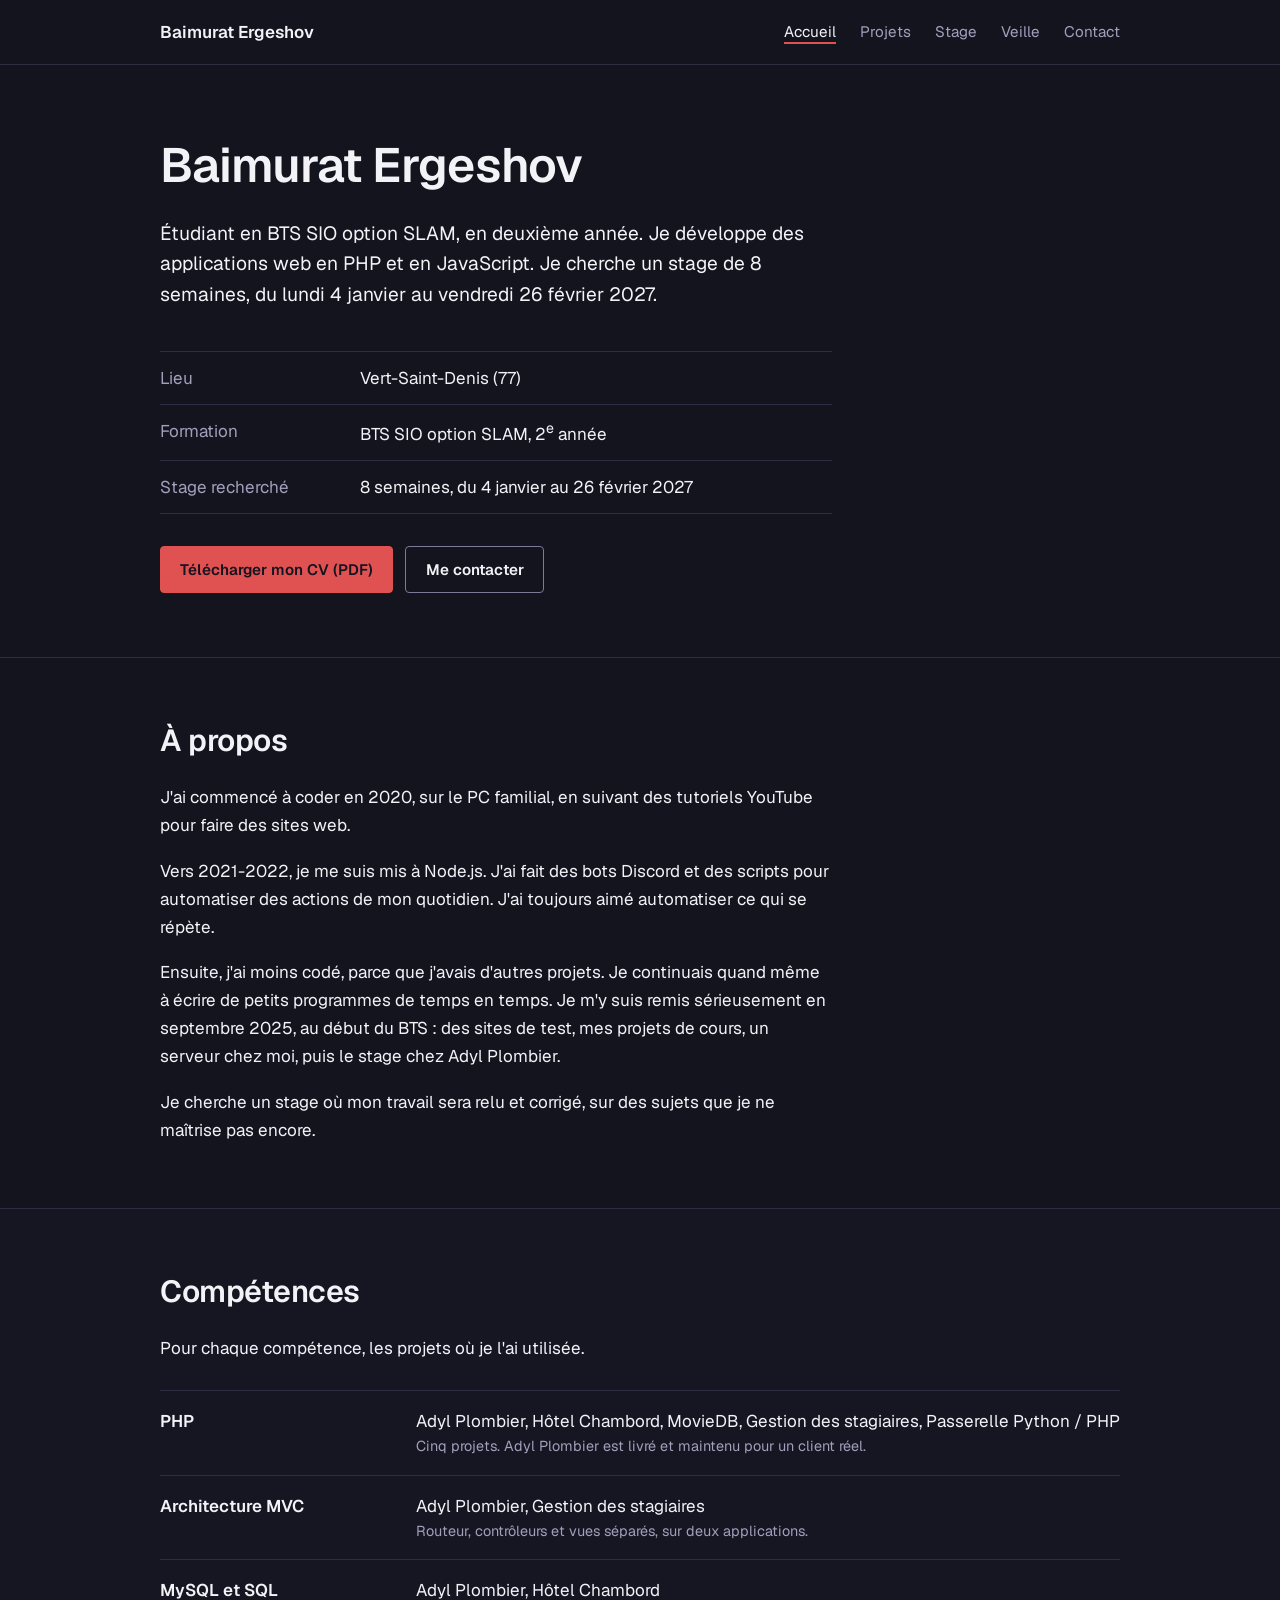
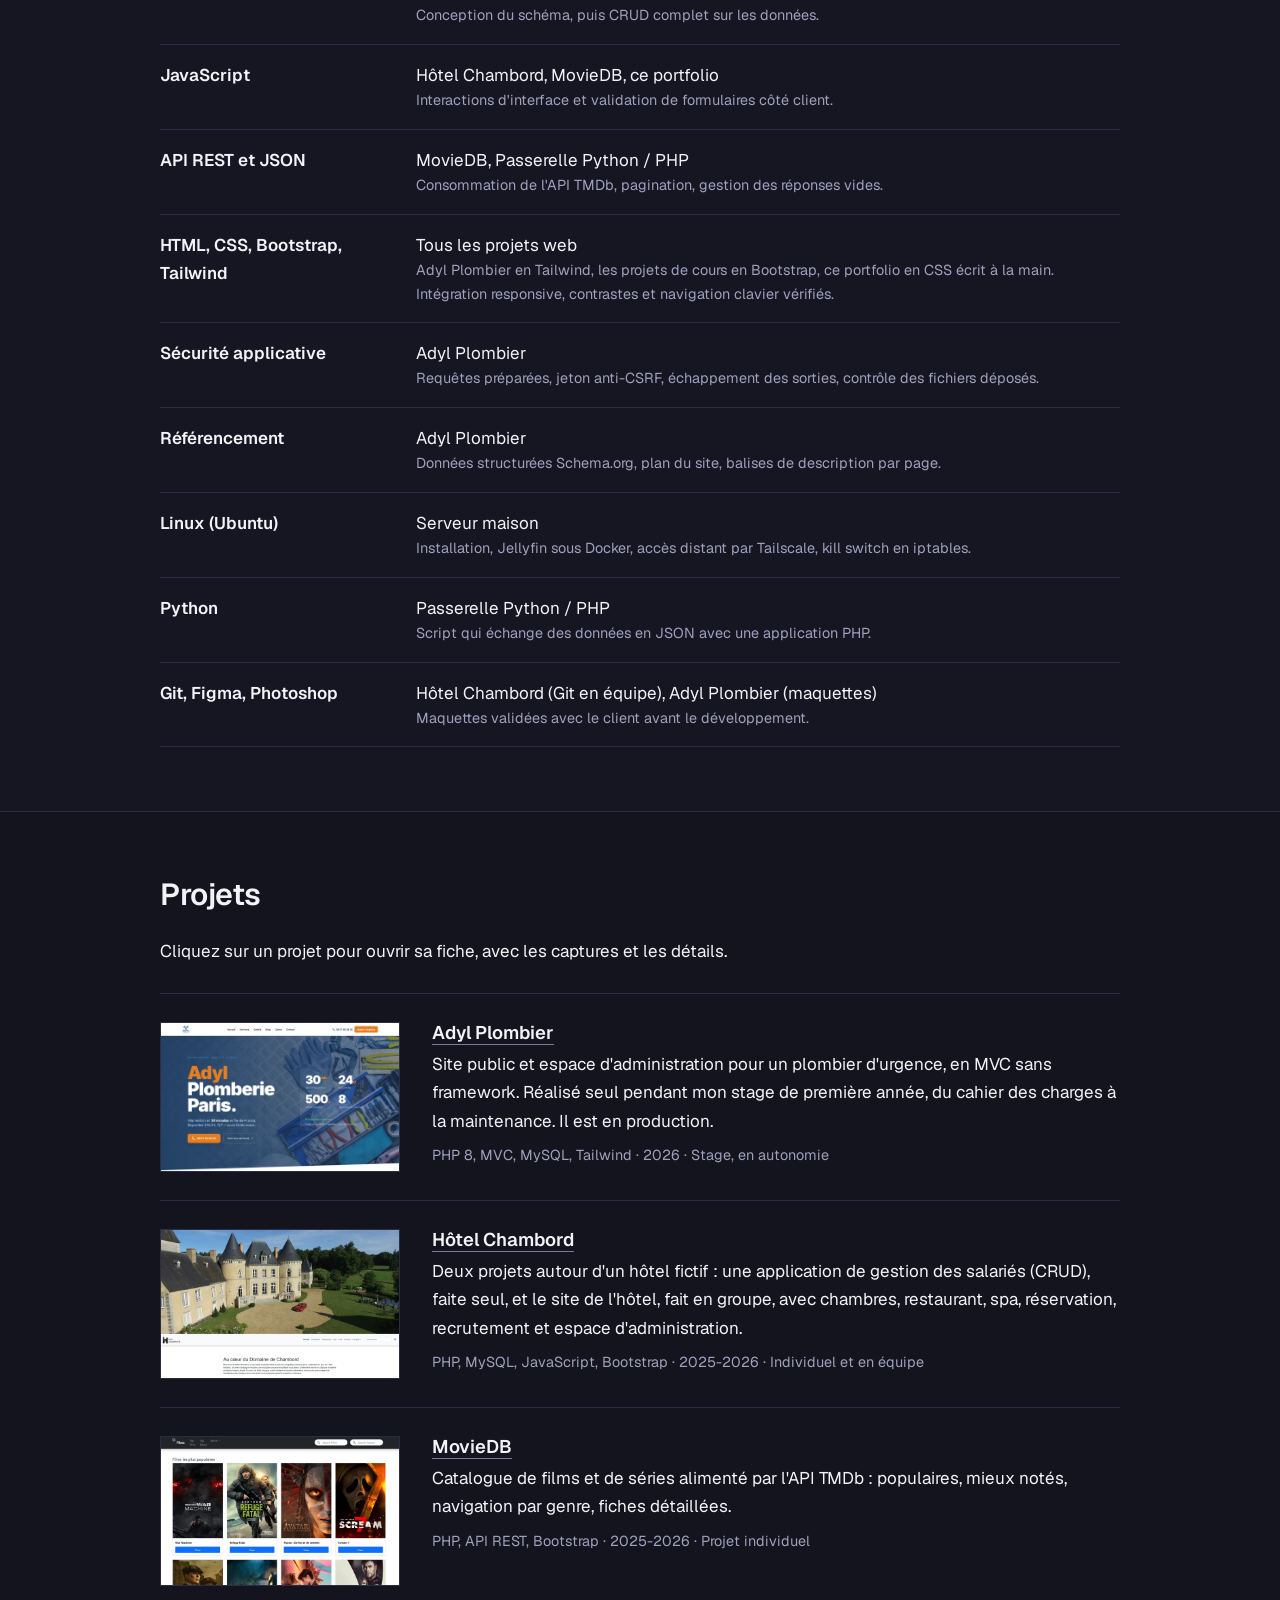
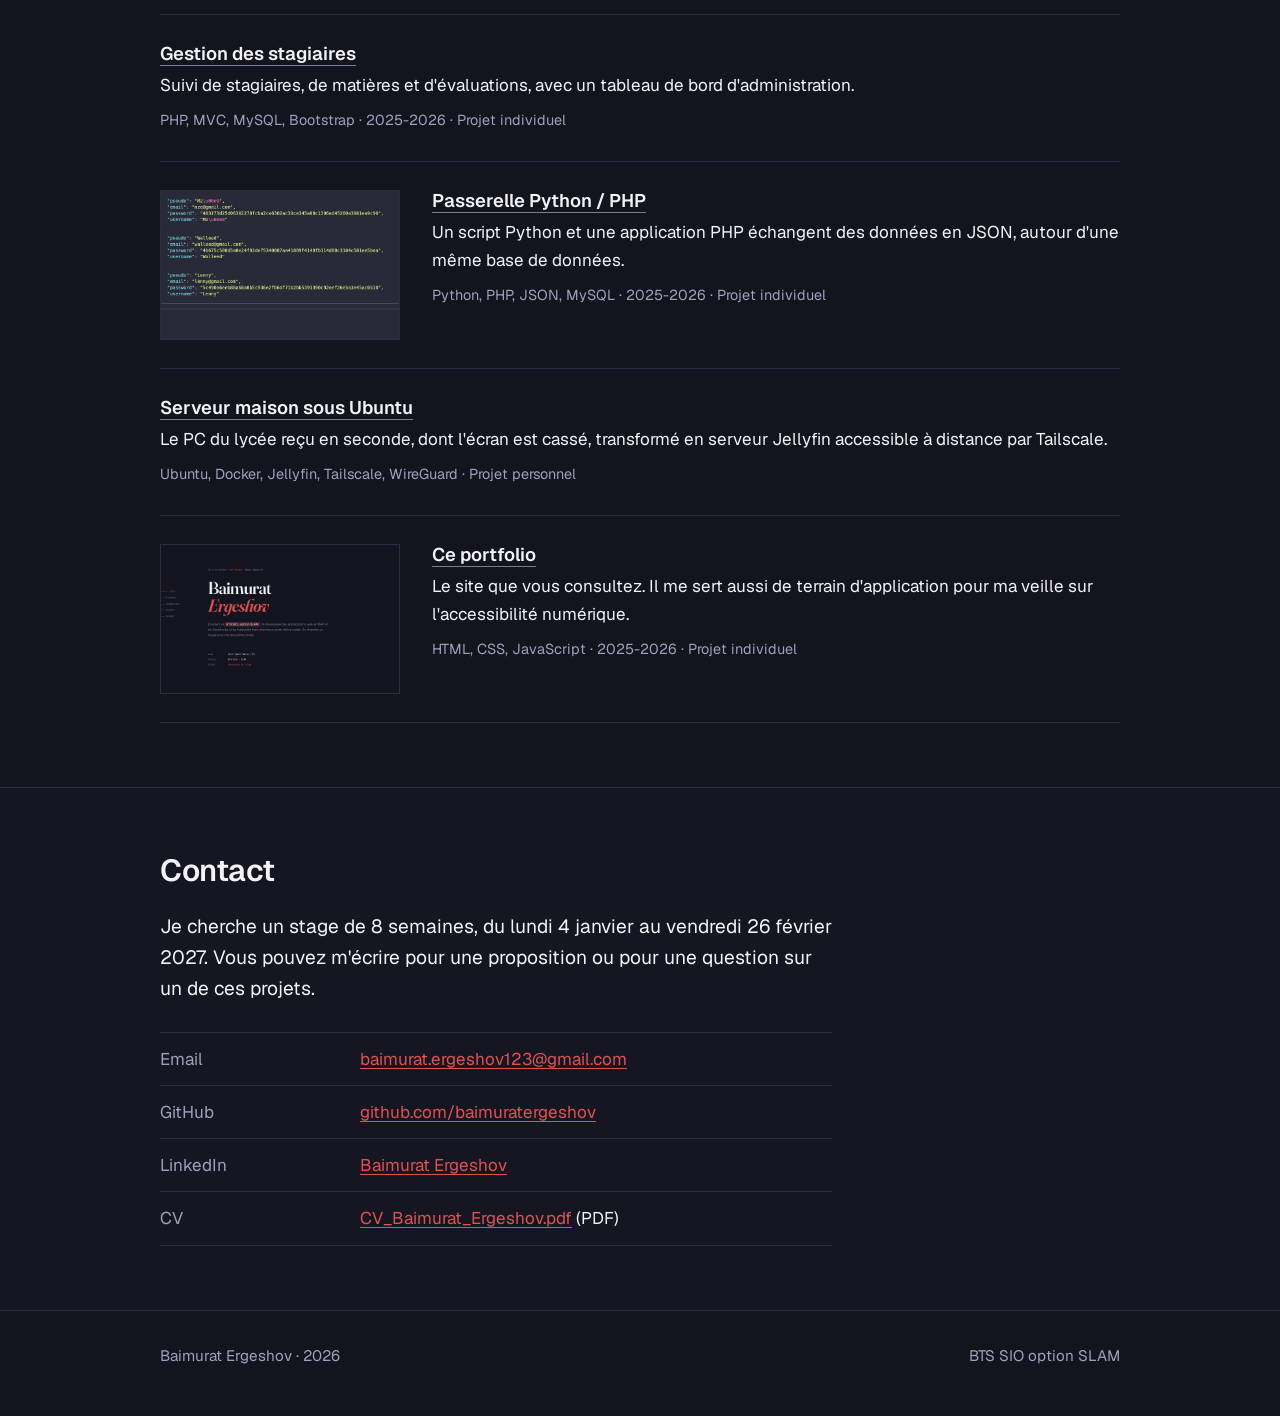
==== commit c2c39518: "Ajoute les captures du site Adyl Plombier Accueil, services, galerie et blog, converties en .webp. L" ====
--- a/index.html
+++ b/index.html
@@ -353,9 +353,9 @@
 
       <div class="gallery">
         <img src="./img/adyl_plombier_img1.webp" alt="Page d'accueil du site Adyl Plombier" onerror="imgFail(this)" />
-        <img src="./img/adyl_plombier_img2.webp" alt="Page de présentation des prestations" onerror="imgFail(this)" />
-        <img src="./img/adyl_plombier_img3.webp" alt="Formulaire de contact du site" onerror="imgFail(this)" />
-        <img src="./img/adyl_plombier_img4.webp" alt="Affichage du site sur mobile" onerror="imgFail(this)" />
+        <img src="./img/adyl_plombier_img2.webp" alt="Page « Nos services » avec les types d'intervention" onerror="imgFail(this)" />
+        <img src="./img/adyl_plombier_img3.webp" alt="Page « Nos réalisations » avec les photos de chantiers" onerror="imgFail(this)" />
+        <img src="./img/adyl_plombier_img4.webp" alt="Page « Blog » avec deux articles de conseils" onerror="imgFail(this)" />
       </div>
 
       <div class="modal-text">
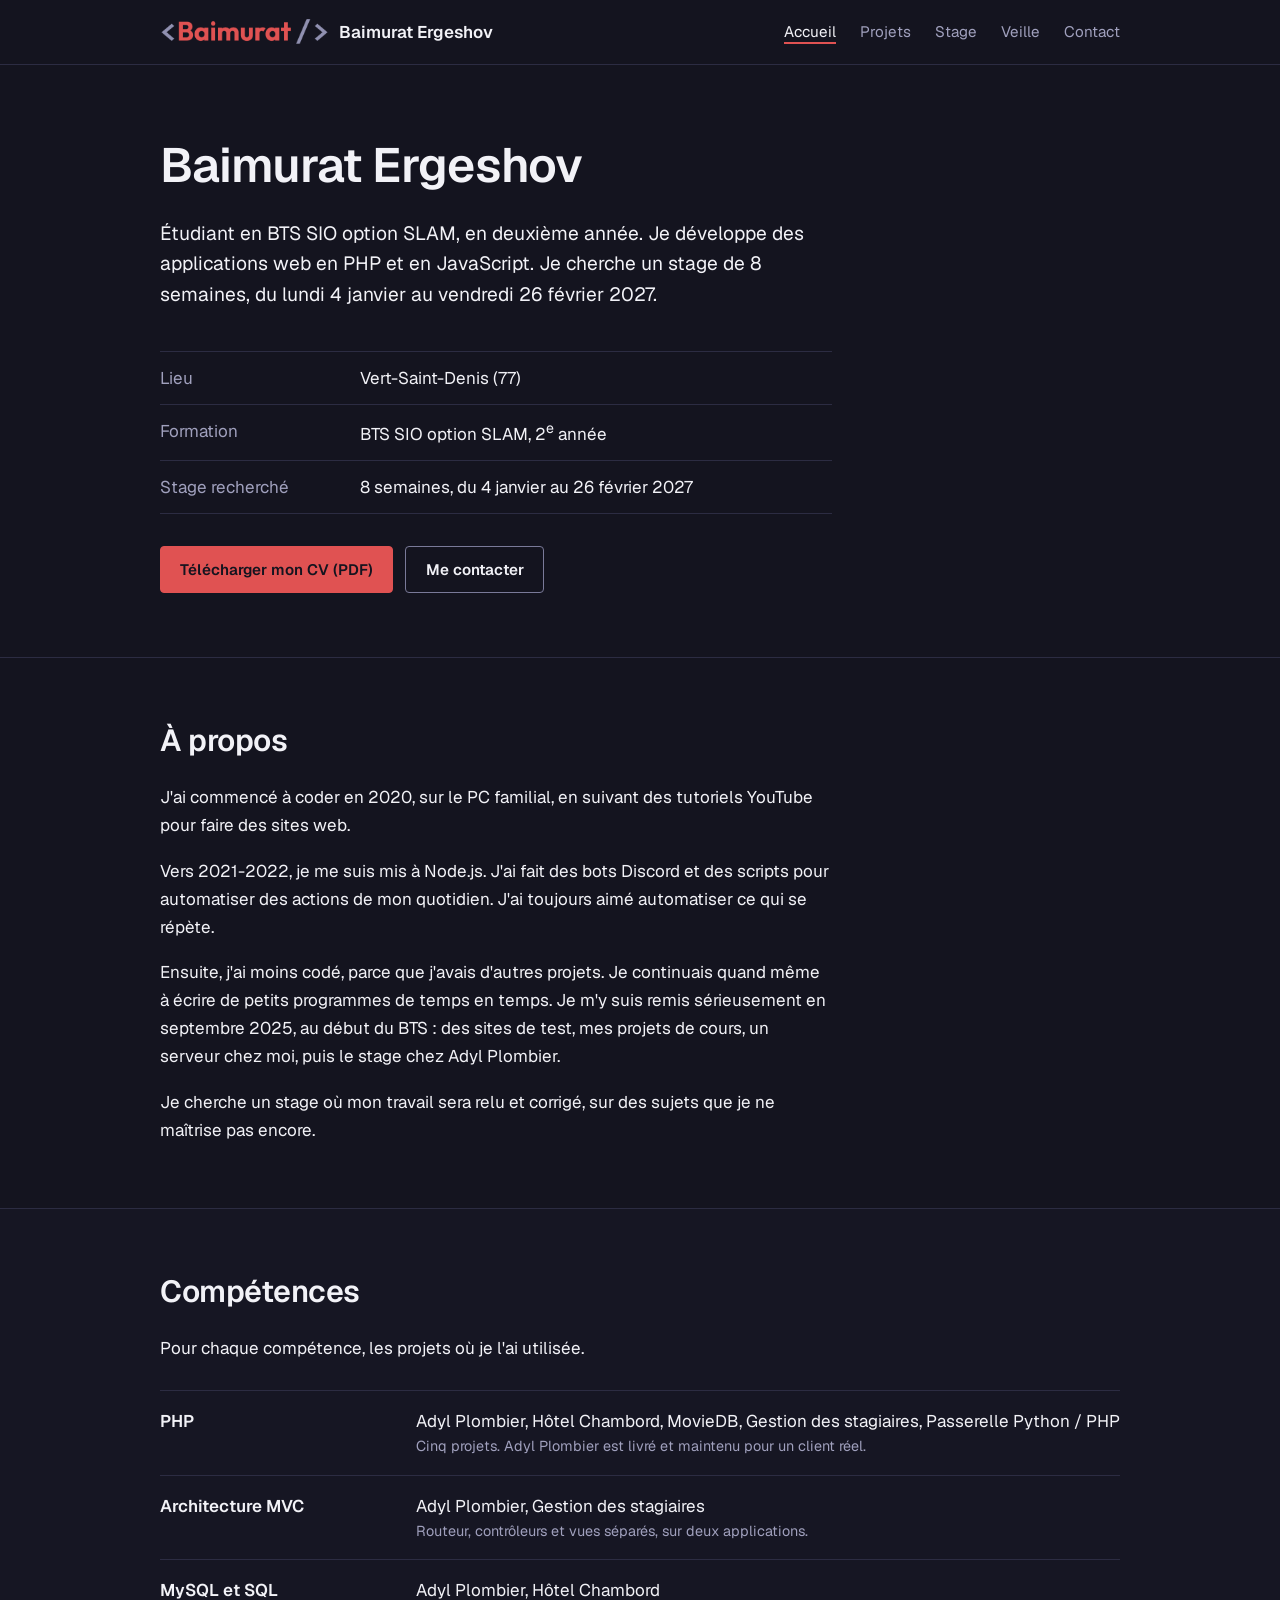
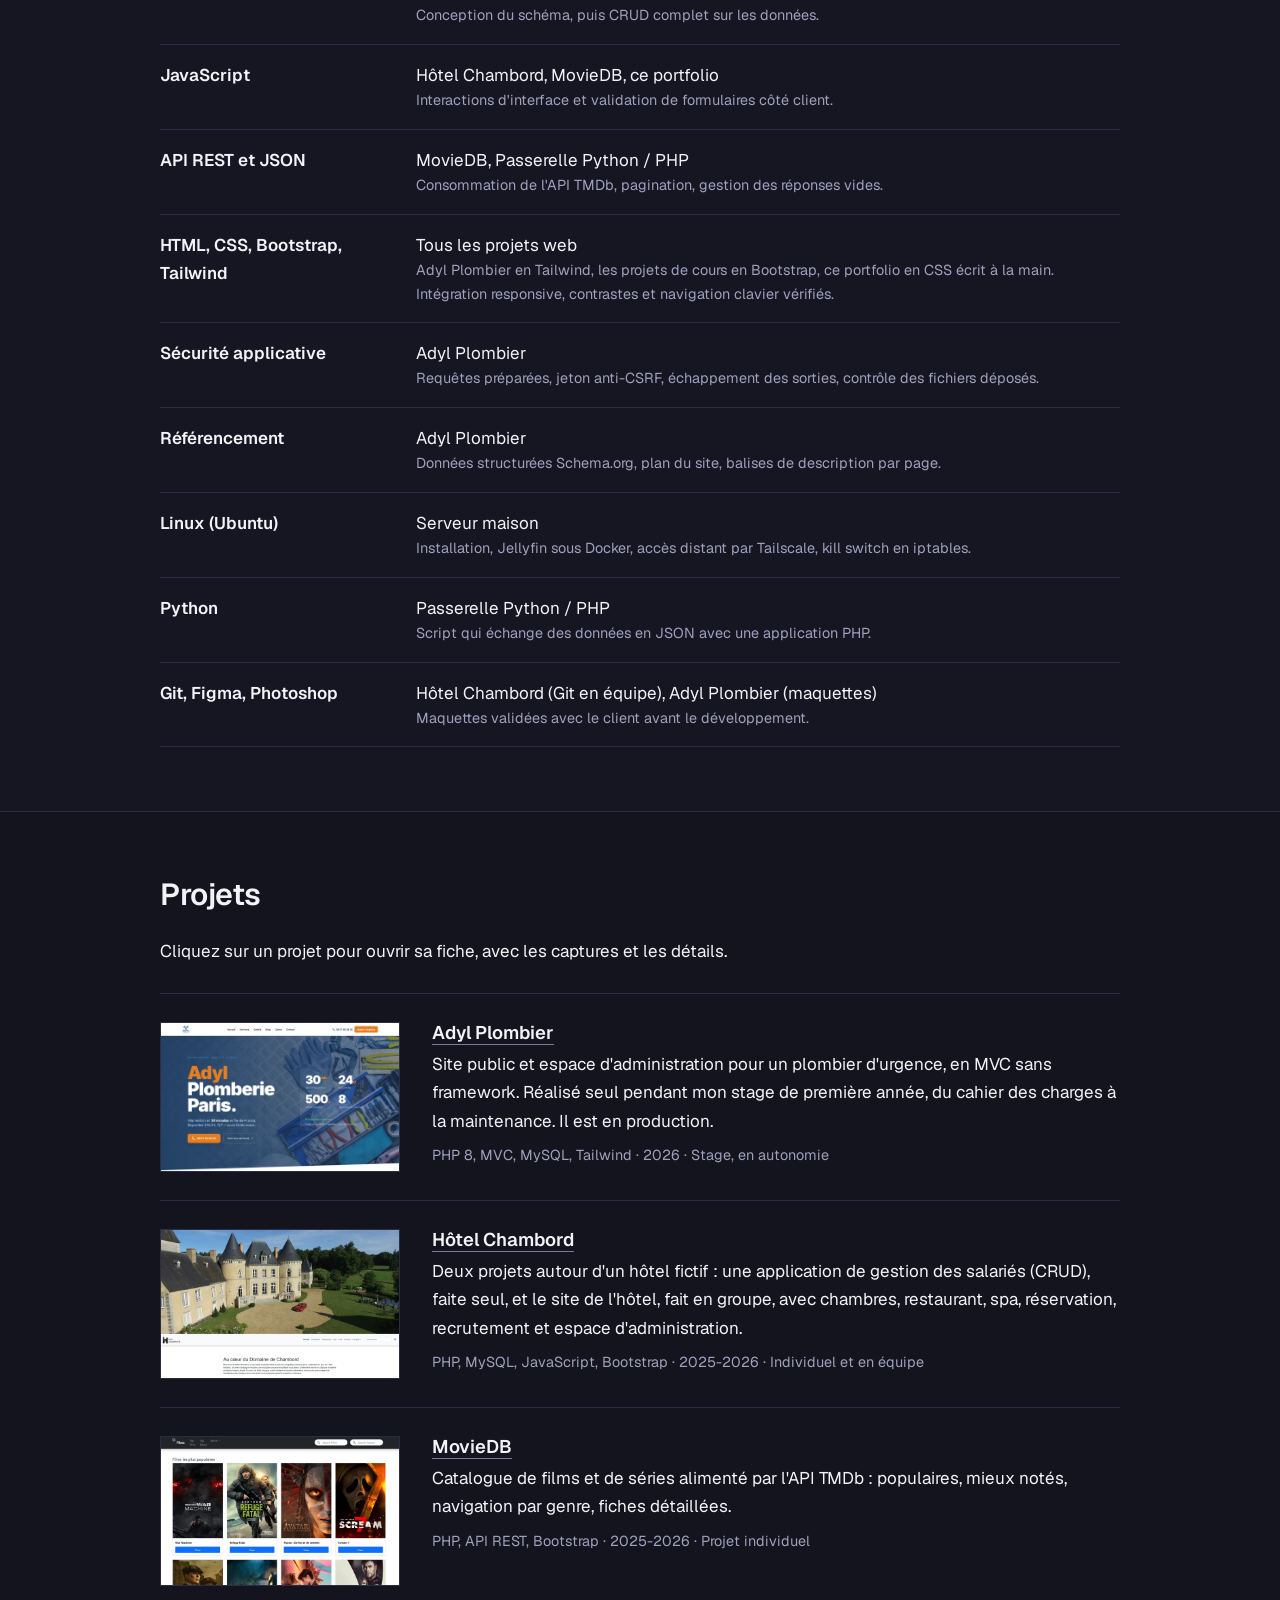
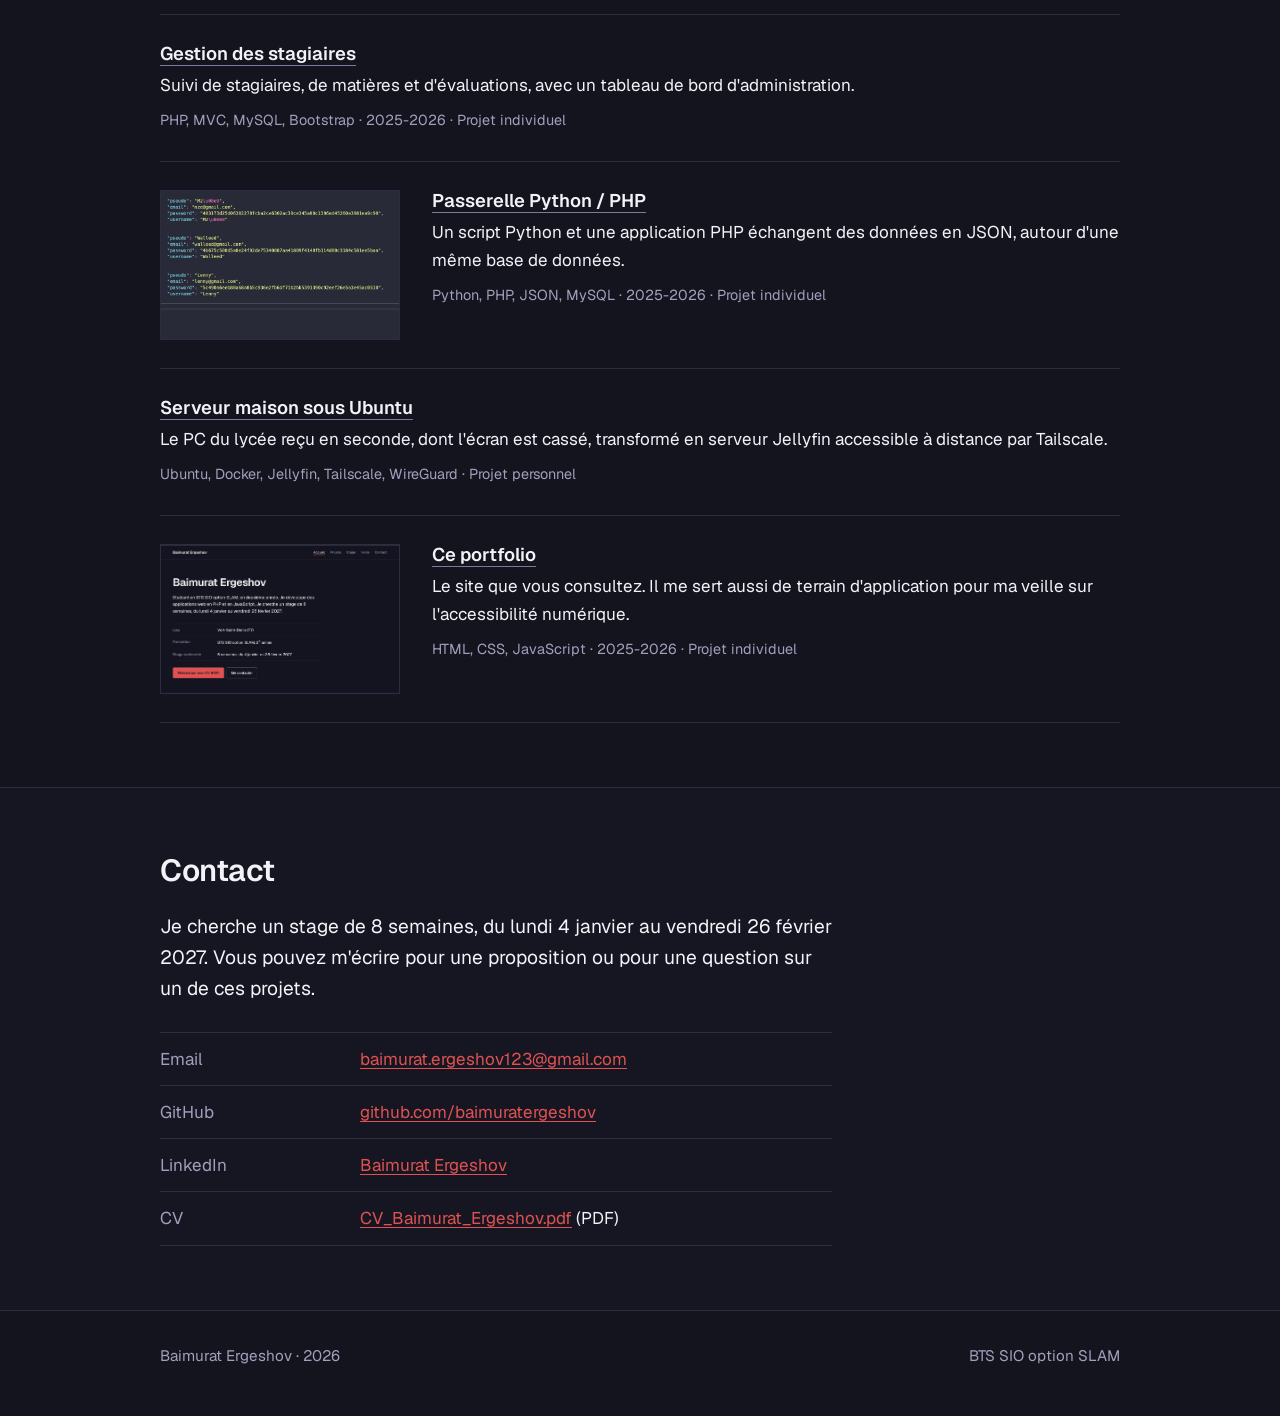
==== commit f7cb8327: "Add logo to header next to site name" ====
--- a/index.html
+++ b/index.html
@@ -30,7 +30,7 @@
 
   <header class="site-header">
     <div class="wrap">
-      <a href="./index.html" class="site-name">Baimurat Ergeshov</a>
+      <a href="./index.html" class="site-name"><img src="./img/Logo.svg" alt="" width="1890" height="358" />Baimurat Ergeshov</a>
       <nav class="site-nav" aria-label="Navigation principale">
         <a href="./index.html" aria-current="page">Accueil</a>
         <a href="#projets">Projets</a>
--- a/assets/style.css
+++ b/assets/style.css
@@ -212,9 +212,17 @@
 }
 
 .site-name {
+  display: flex;
+  align-items: center;
+  gap: .6rem;
   font-weight: 600;
   color: var(--ink);
   text-decoration: none;
+}
+
+.site-name img {
+  height: 2rem;
+  width: auto;
 }
 
 .site-nav {
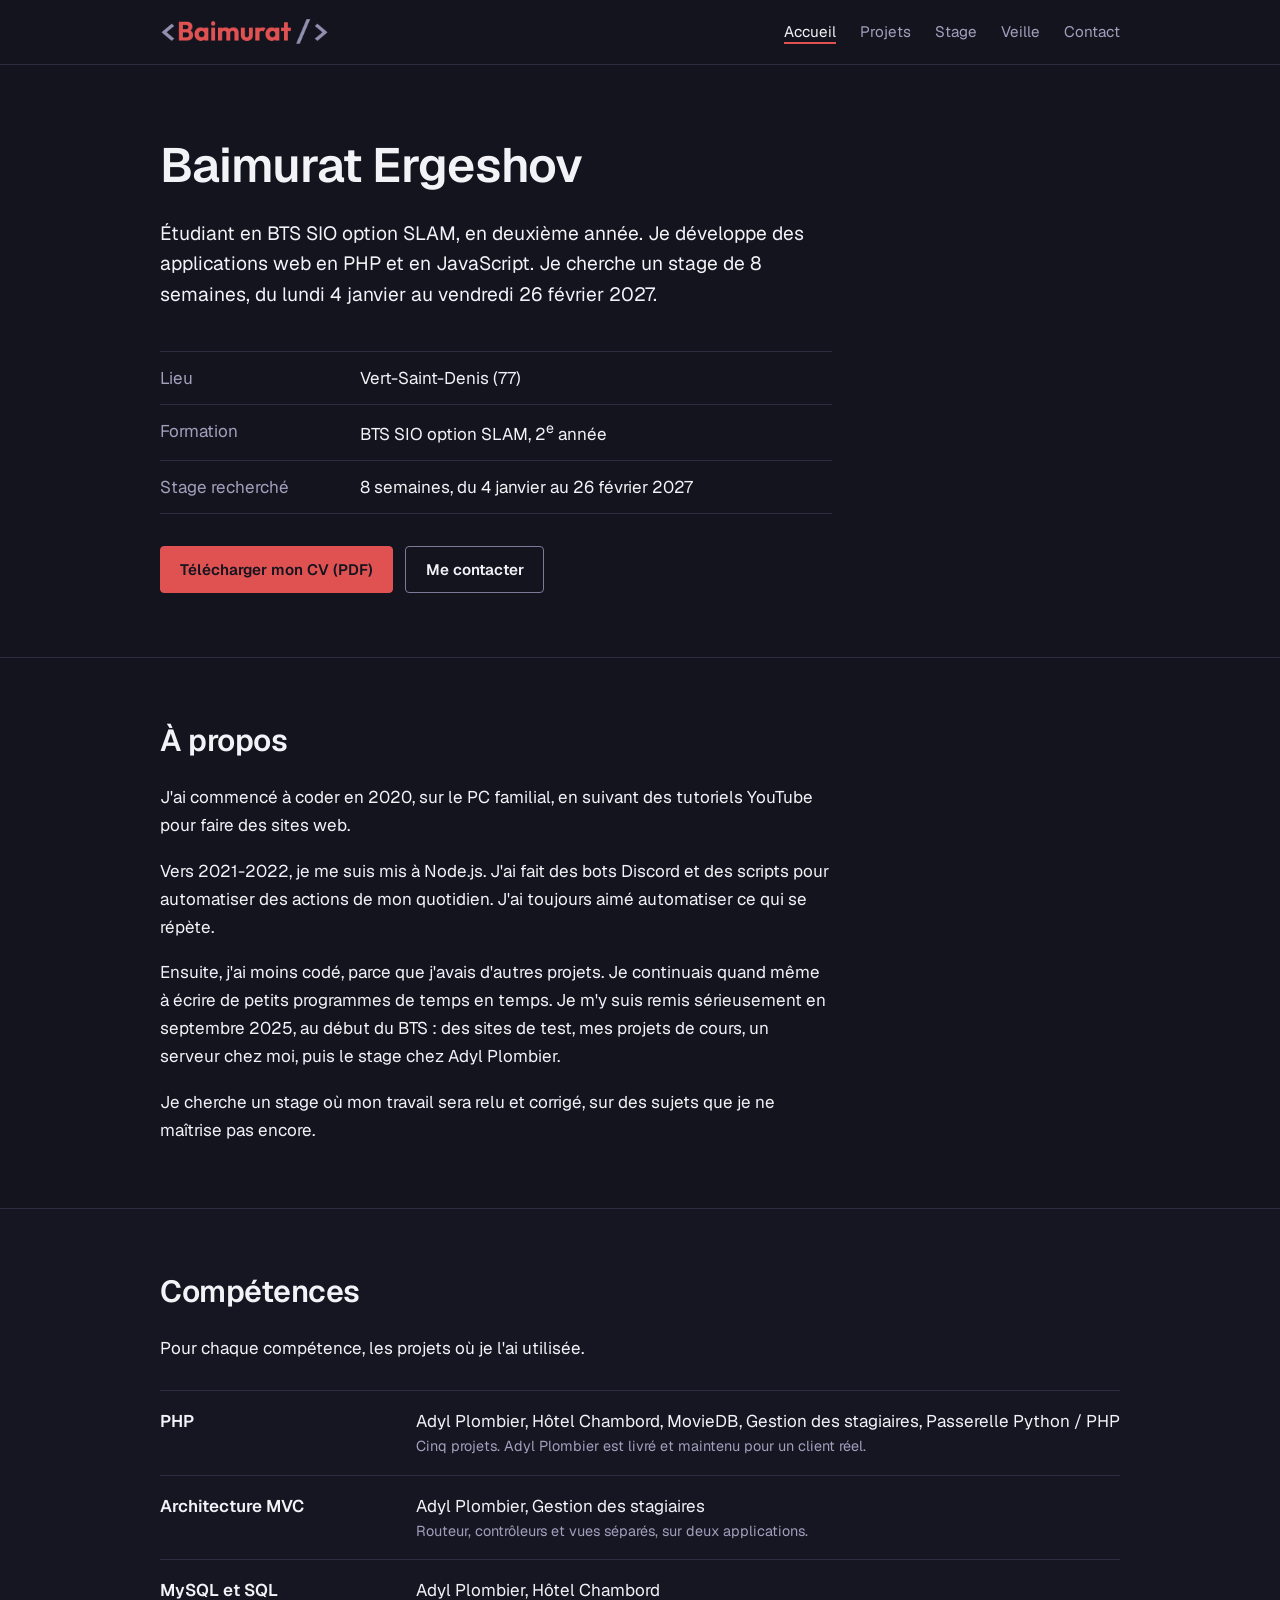
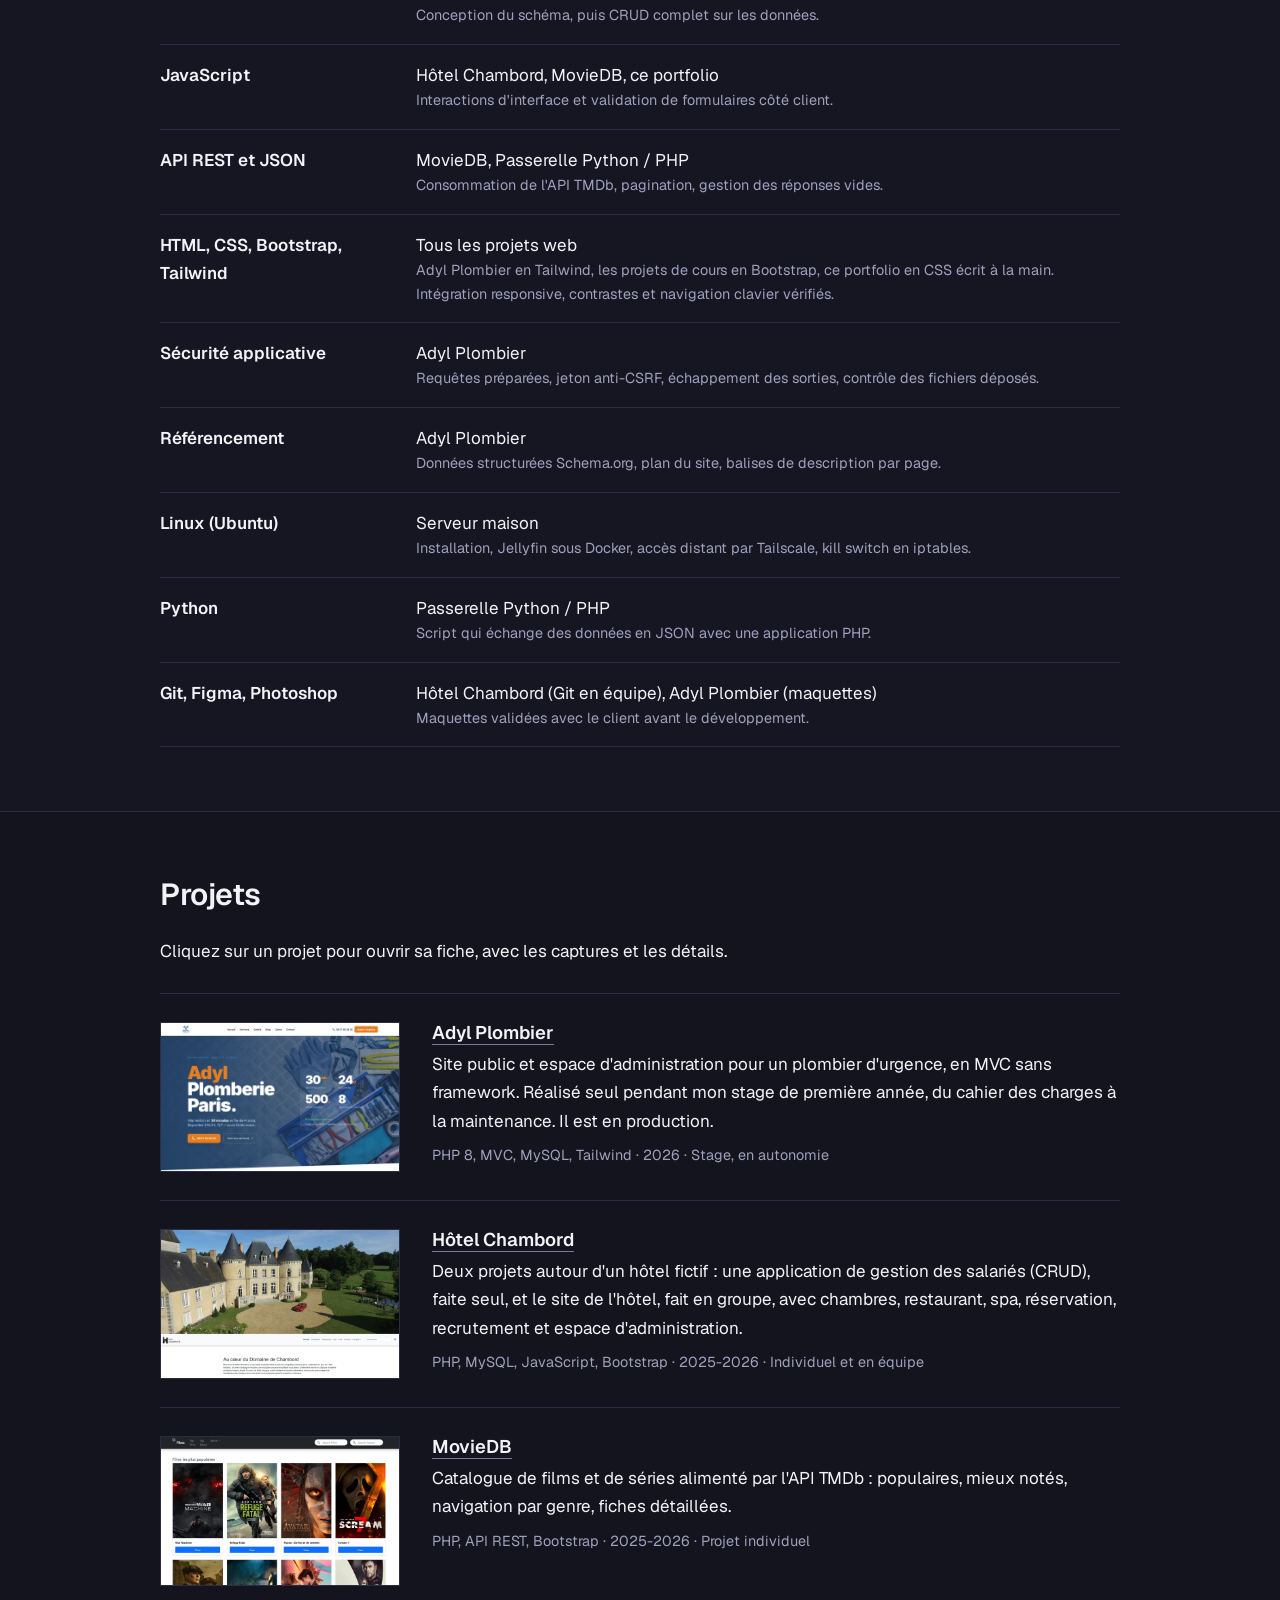
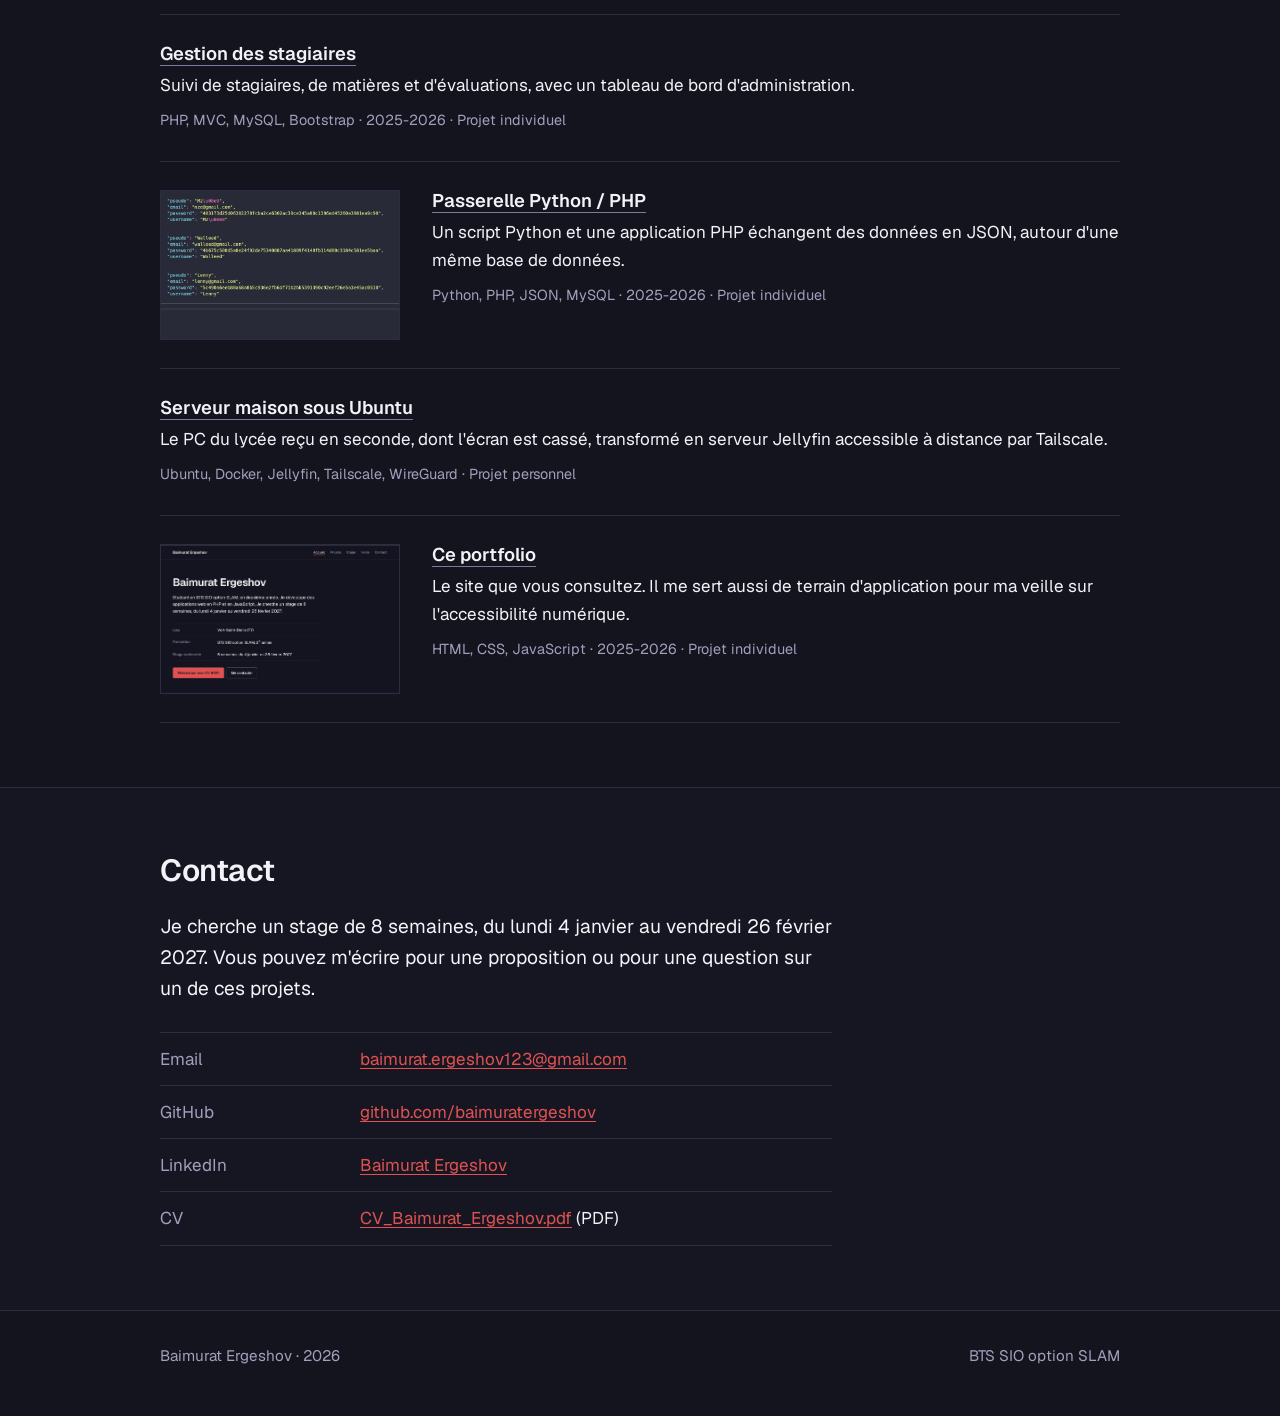
==== commit 51056e2e: "Remove visible header text (keep accessible name), update favicon to logo chevrons" ====
--- a/index.html
+++ b/index.html
@@ -30,7 +30,7 @@
 
   <header class="site-header">
     <div class="wrap">
-      <a href="./index.html" class="site-name"><img src="./img/Logo.svg" alt="" width="1890" height="358" />Baimurat Ergeshov</a>
+      <a href="./index.html" class="site-name"><img src="./img/Logo.svg" alt="" width="1890" height="358" /><span class="sr-only">Baimurat Ergeshov</span></a>
       <nav class="site-nav" aria-label="Navigation principale">
         <a href="./index.html" aria-current="page">Accueil</a>
         <a href="#projets">Projets</a>
--- a/assets/style.css
+++ b/assets/style.css
@@ -199,6 +199,10 @@
 
 /* En-tête */
 .site-header {
+  position: sticky;
+  top: 0;
+  z-index: 10;
+  background: var(--bg);
   border-bottom: 1px solid var(--line);
 }
 
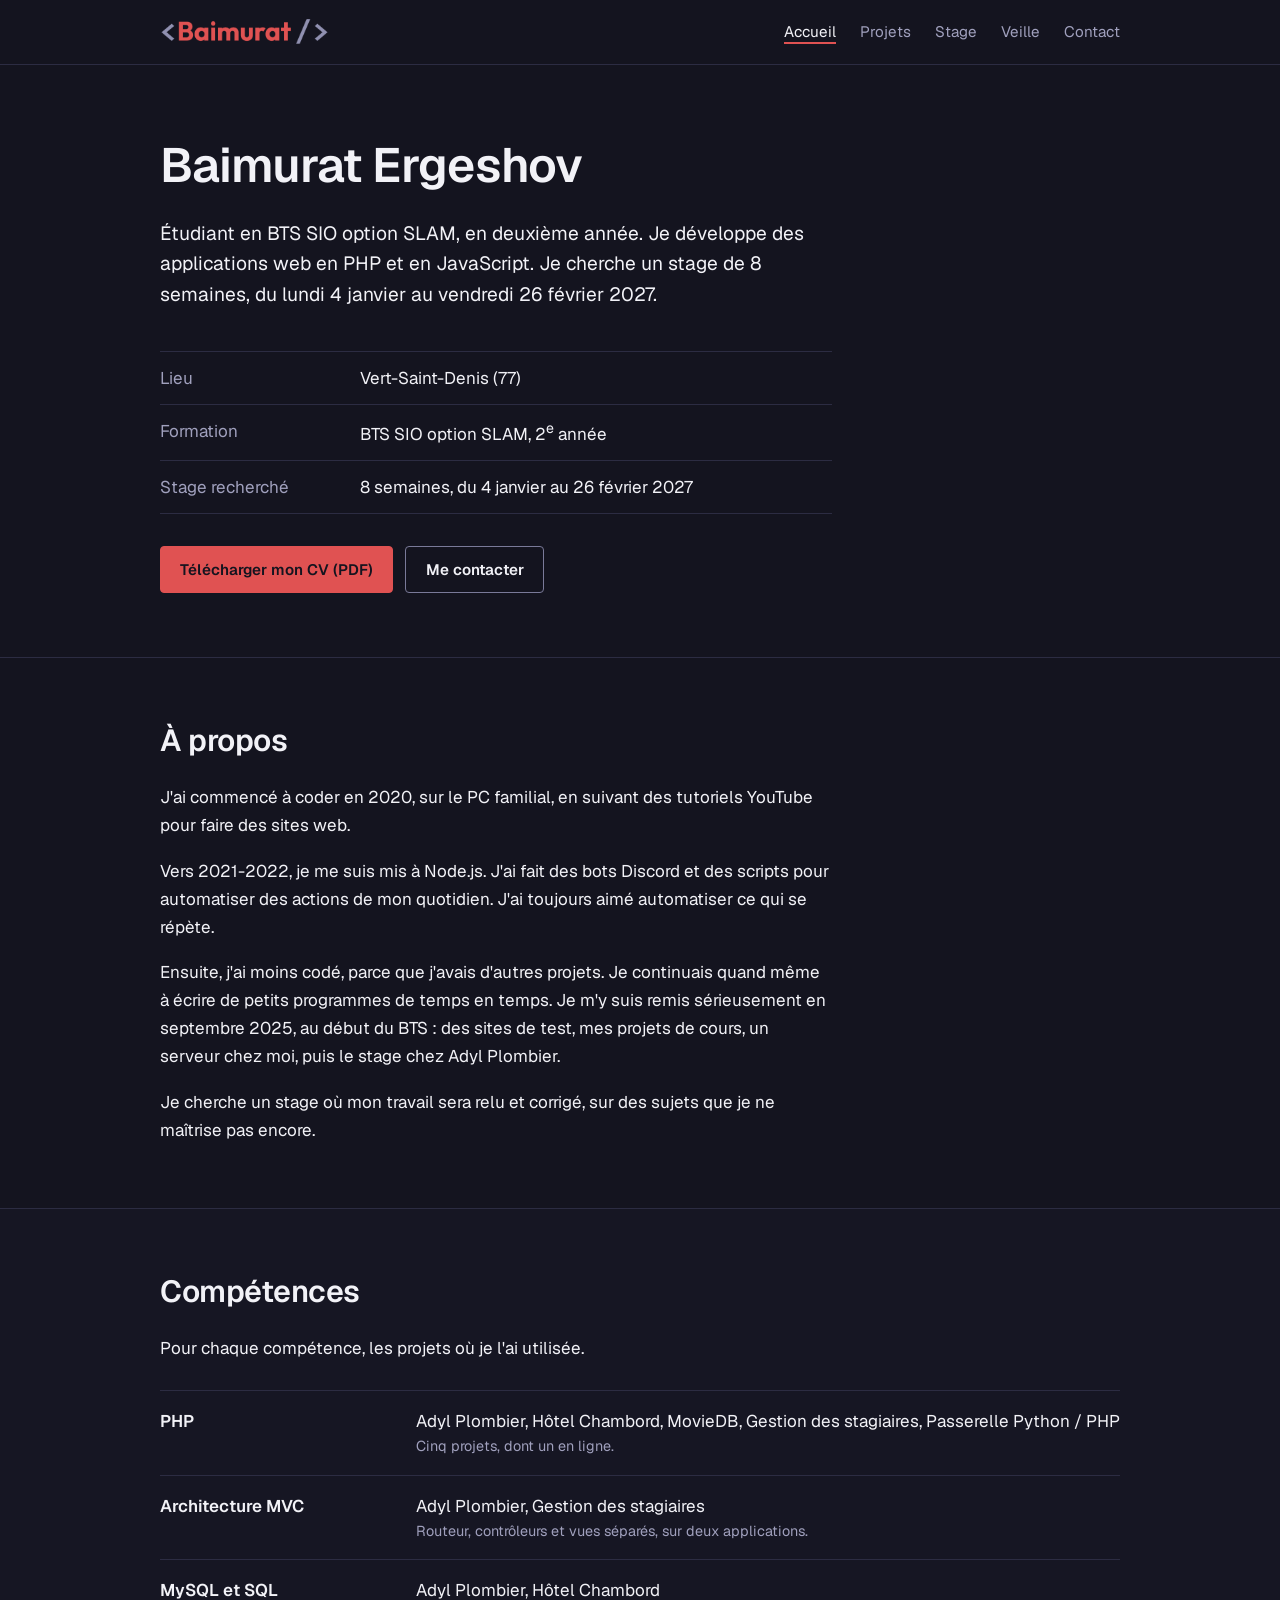
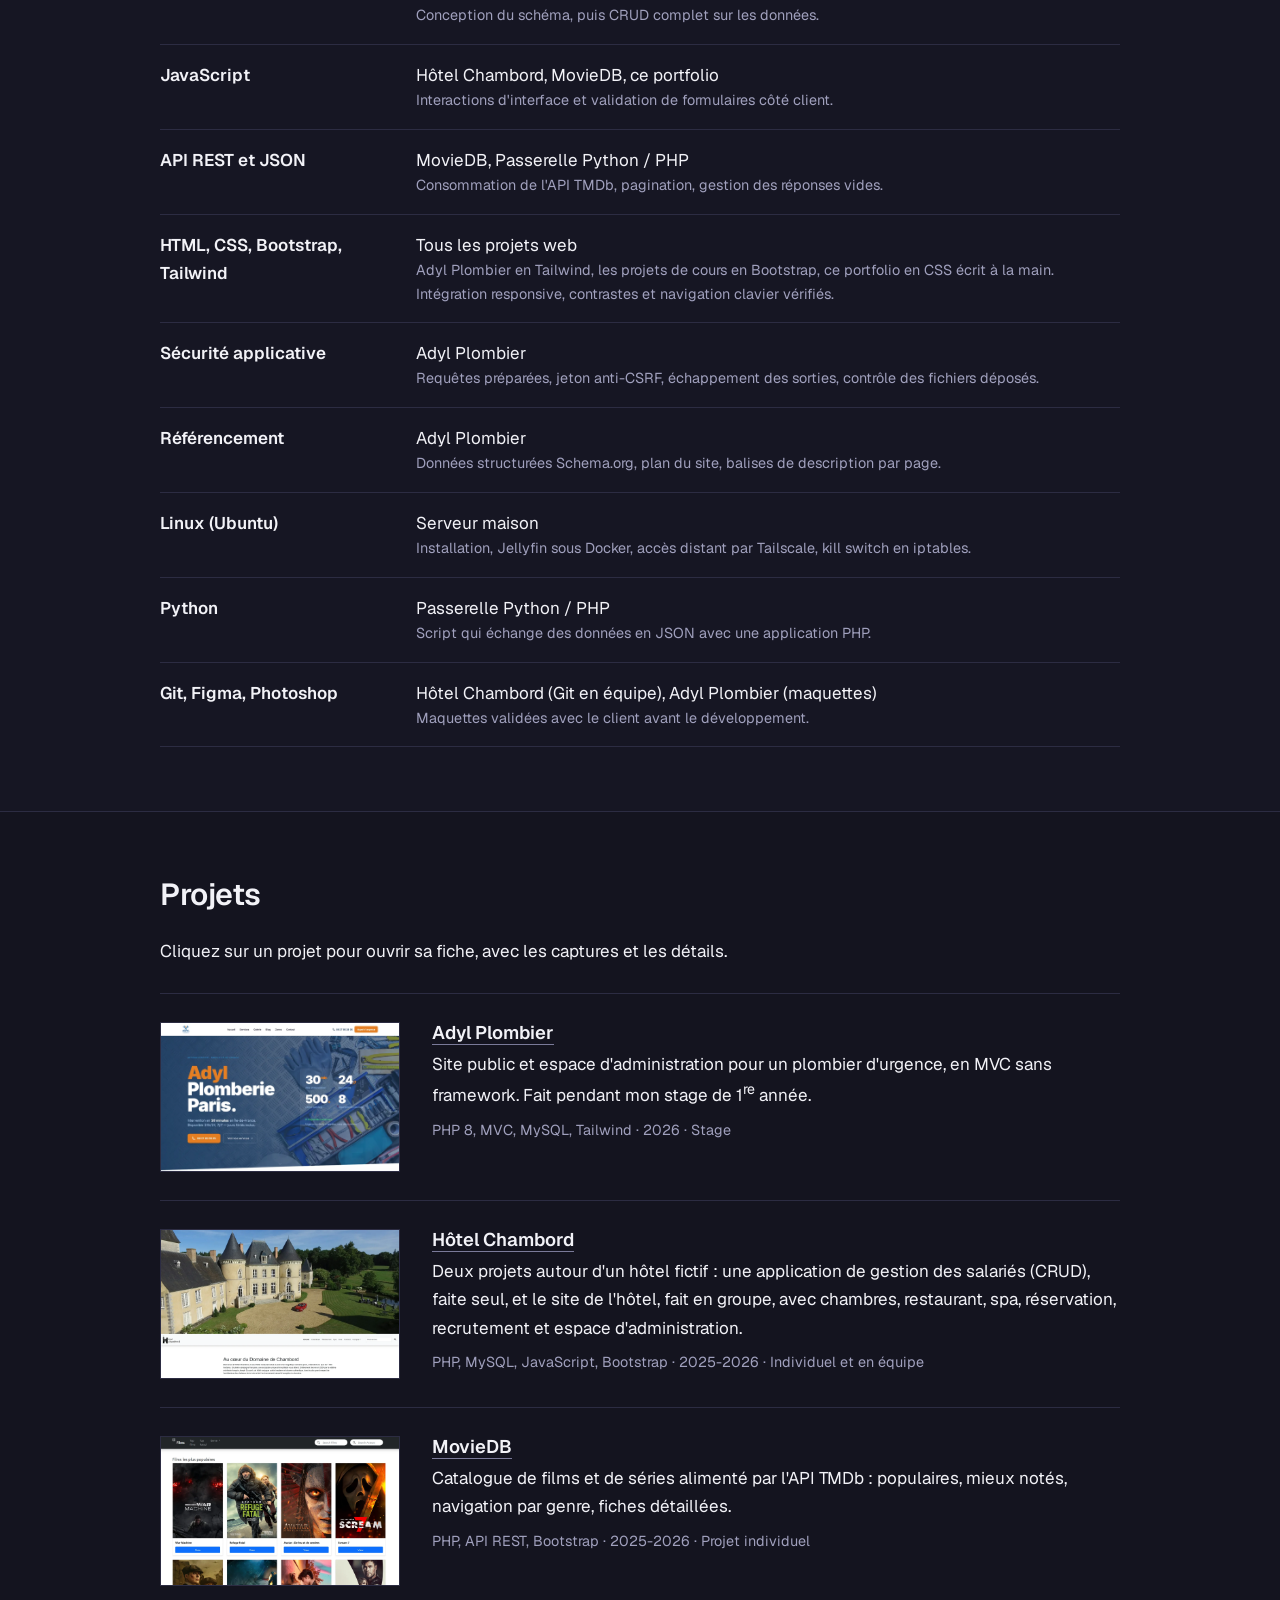
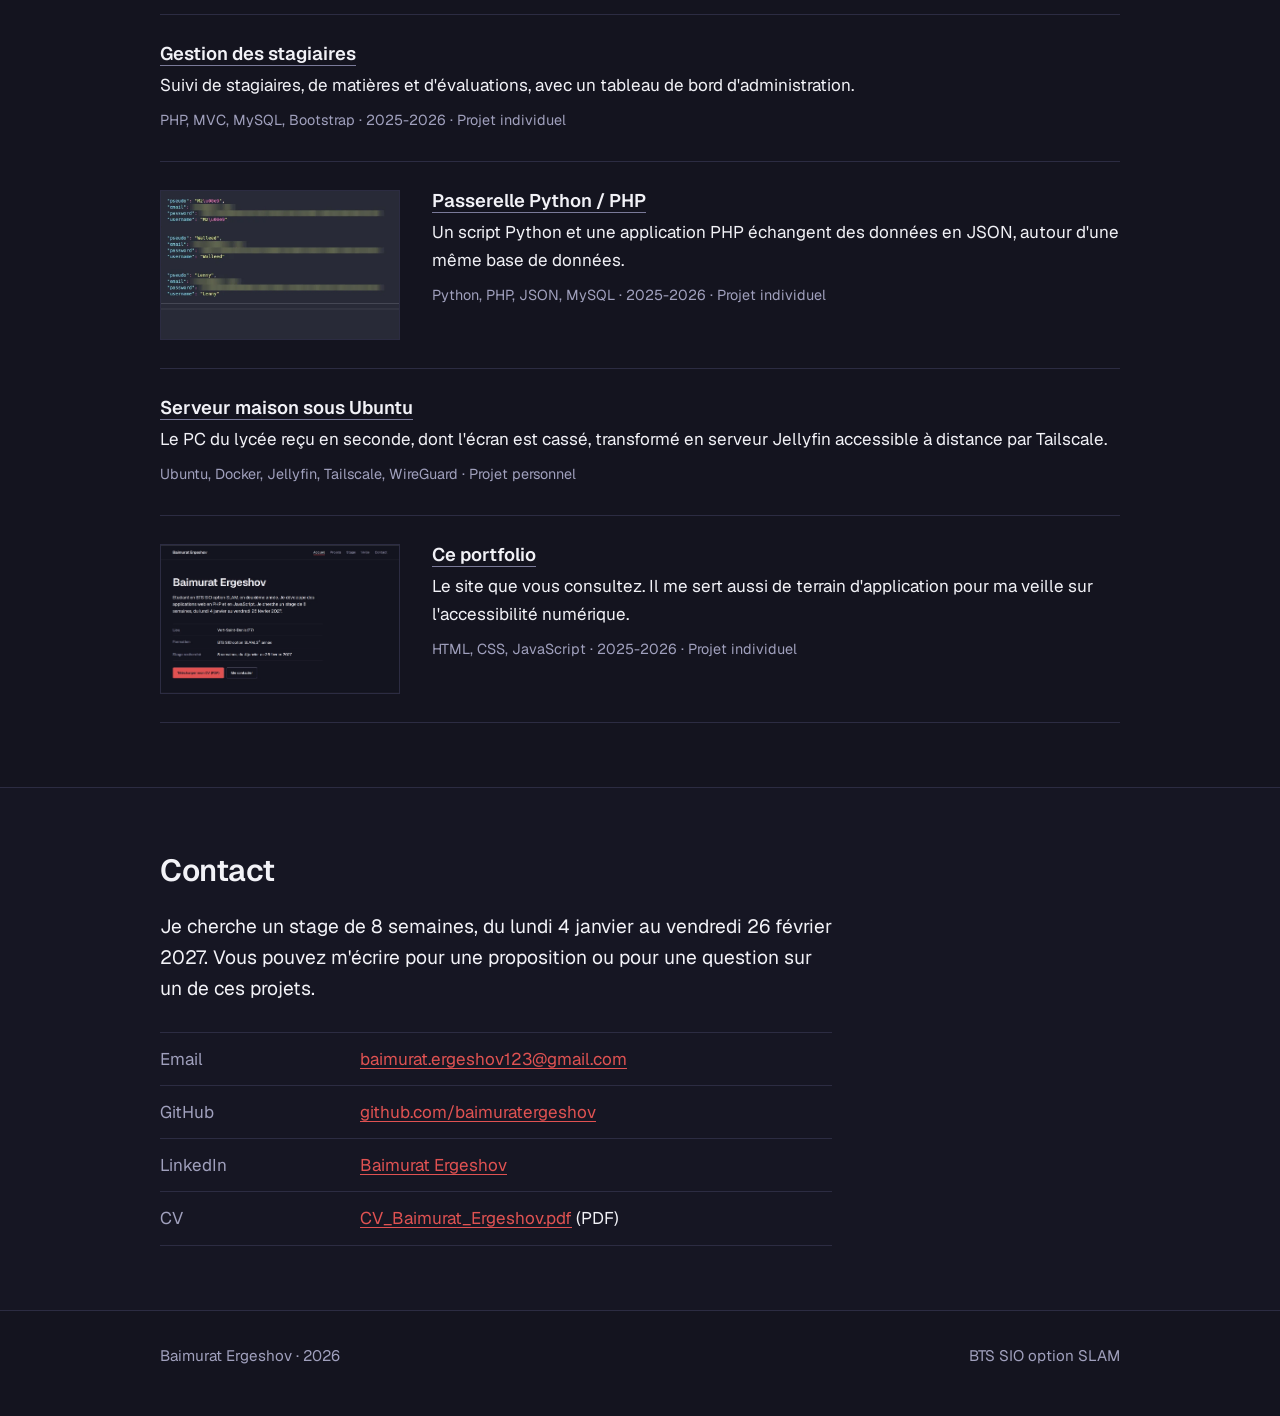
==== commit 7c1d6692: "Retire les formulations qui me mettent en avant (autonomie, client réel, « vraiment »)" ====
--- a/index.html
+++ b/index.html
@@ -115,7 +115,7 @@
             <dt>PHP</dt>
             <dd>
               Adyl Plombier, Hôtel Chambord, MovieDB, Gestion des stagiaires, Passerelle Python / PHP
-              <span class="meta">Cinq projets. Adyl Plombier est livré et maintenu pour un client réel.</span>
+              <span class="meta">Cinq projets, dont un en ligne.</span>
             </dd>
           </div>
           <div>
@@ -214,10 +214,9 @@
                     Plombier</span></button></h3>
               <p>
                 Site public et espace d'administration pour un plombier d'urgence, en MVC sans
-                framework. Réalisé seul pendant mon stage de première année, du cahier des charges à
-                la maintenance. Il est en production.
+                framework. Fait pendant mon stage de 1<sup>re</sup> année.
               </p>
-              <p class="meta">PHP 8, MVC, MySQL, Tailwind · 2026 · Stage, en autonomie</p>
+              <p class="meta">PHP 8, MVC, MySQL, Tailwind · 2026 · Stage</p>
             </div>
           </li>
 
@@ -349,7 +348,7 @@
     <div class="modal-inner">
       <button type="button" class="modal-close" data-close aria-label="Fermer la fiche projet">&#10005;</button>
       <h2 id="t-adyl">Adyl Plombier</h2>
-      <p class="meta">PHP 8, MVC, MySQL, Tailwind · 2026 · Stage, en autonomie</p>
+      <p class="meta">PHP 8, MVC, MySQL, Tailwind · 2026 · Stage</p>
 
       <div class="gallery">
         <img src="./img/adyl_plombier_img1.webp" alt="Page d'accueil du site Adyl Plombier" onerror="imgFail(this)" />
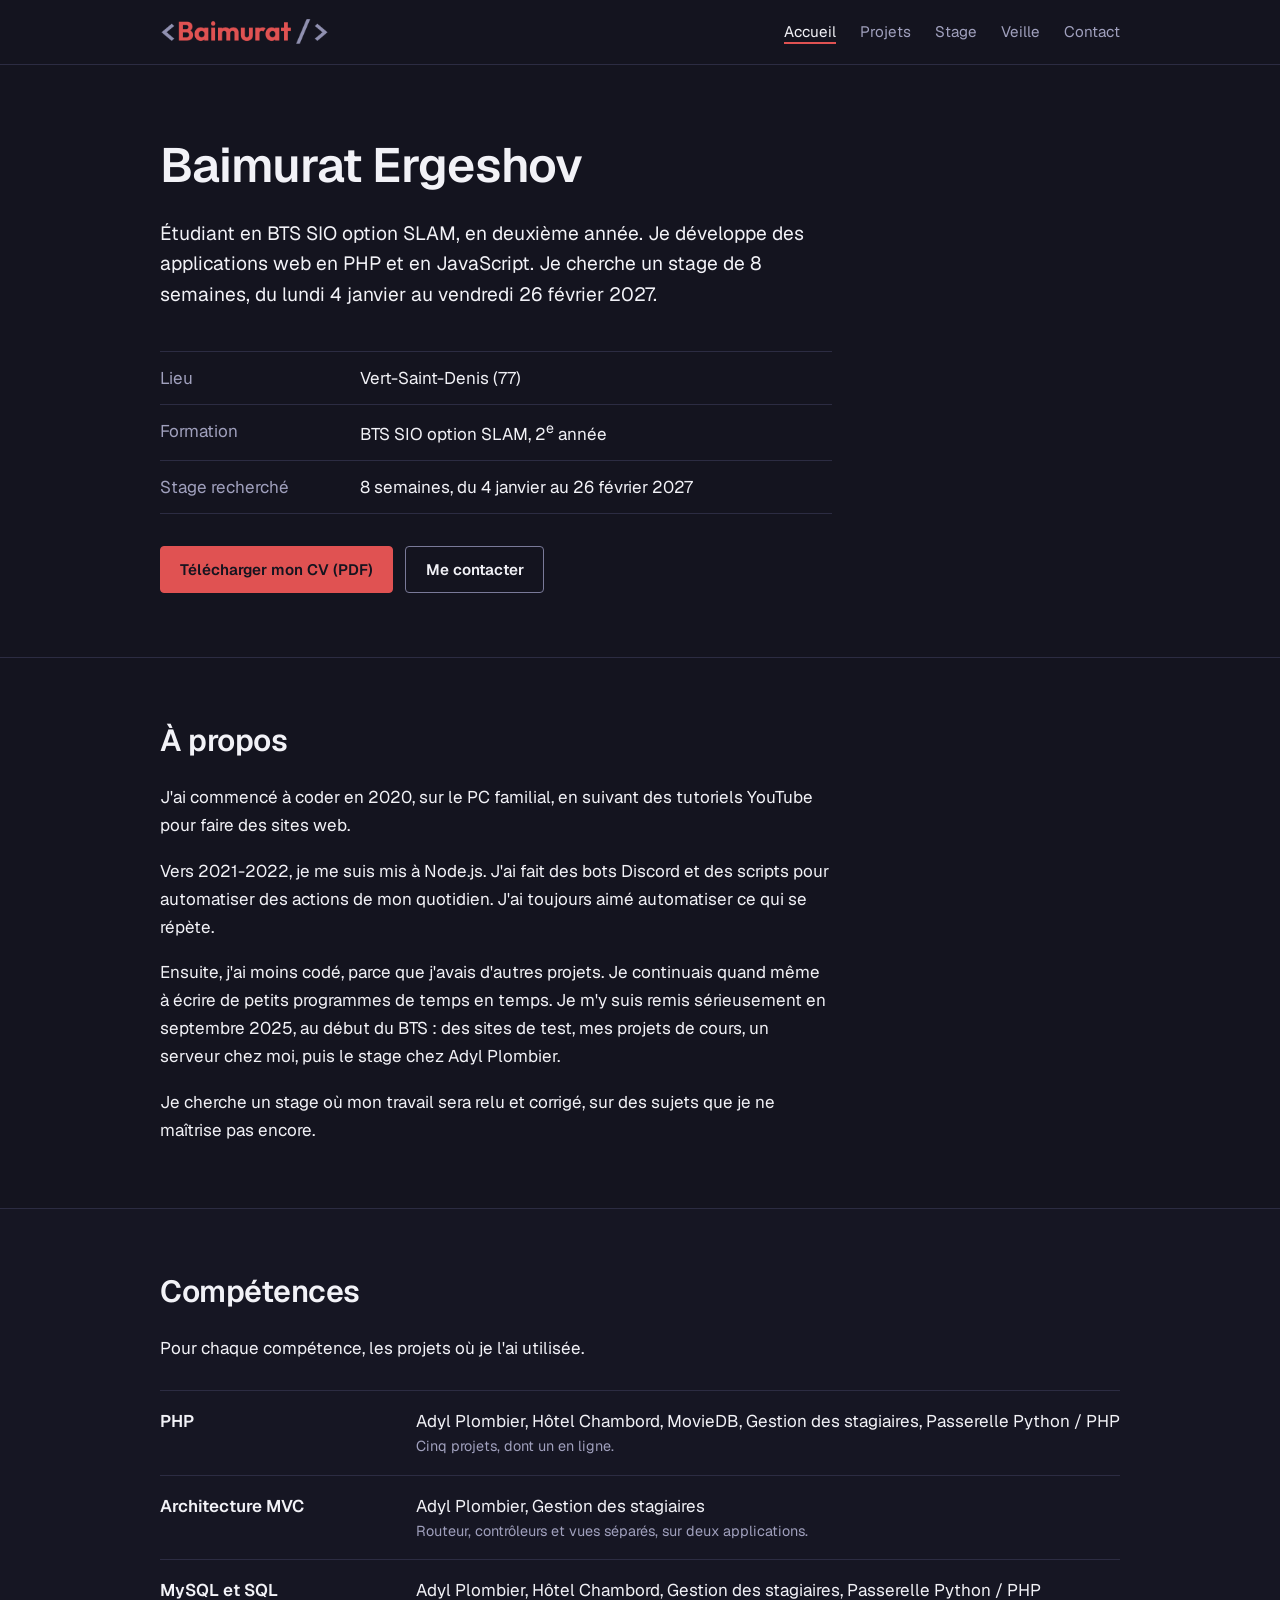
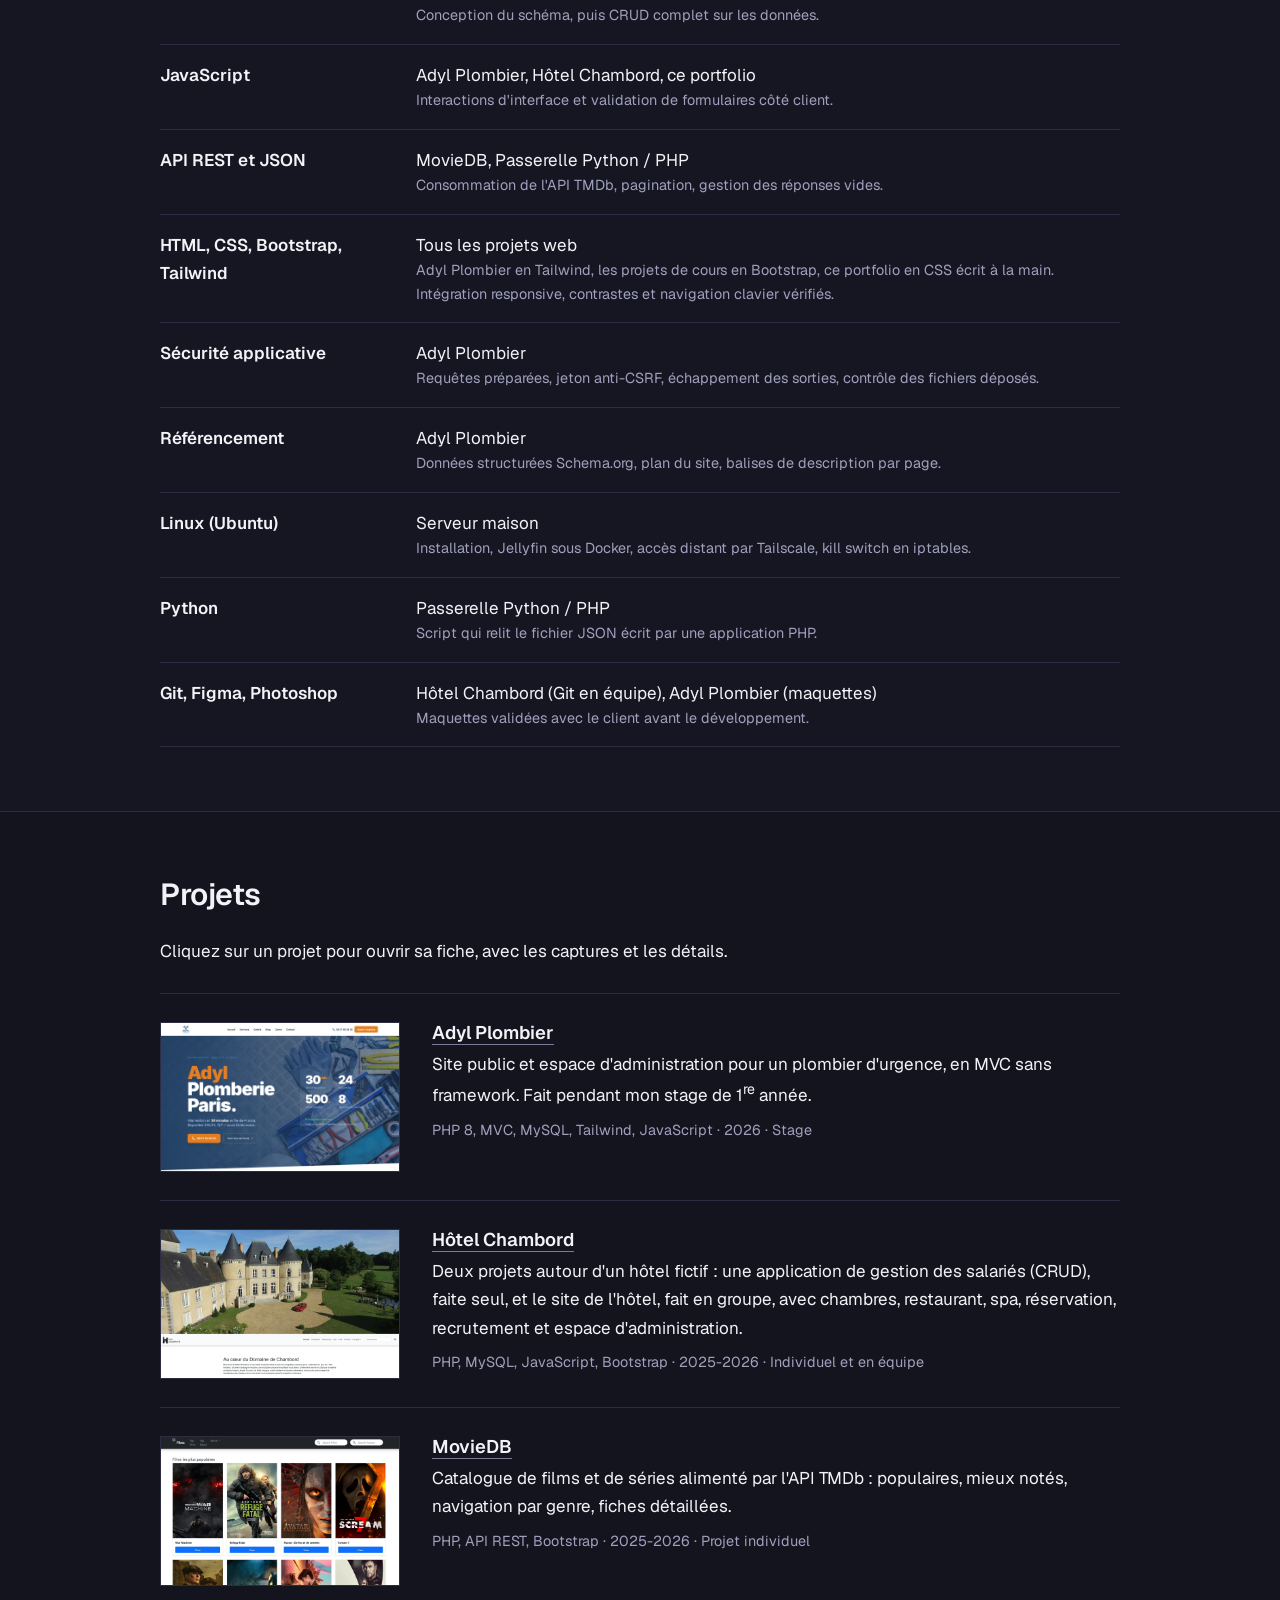
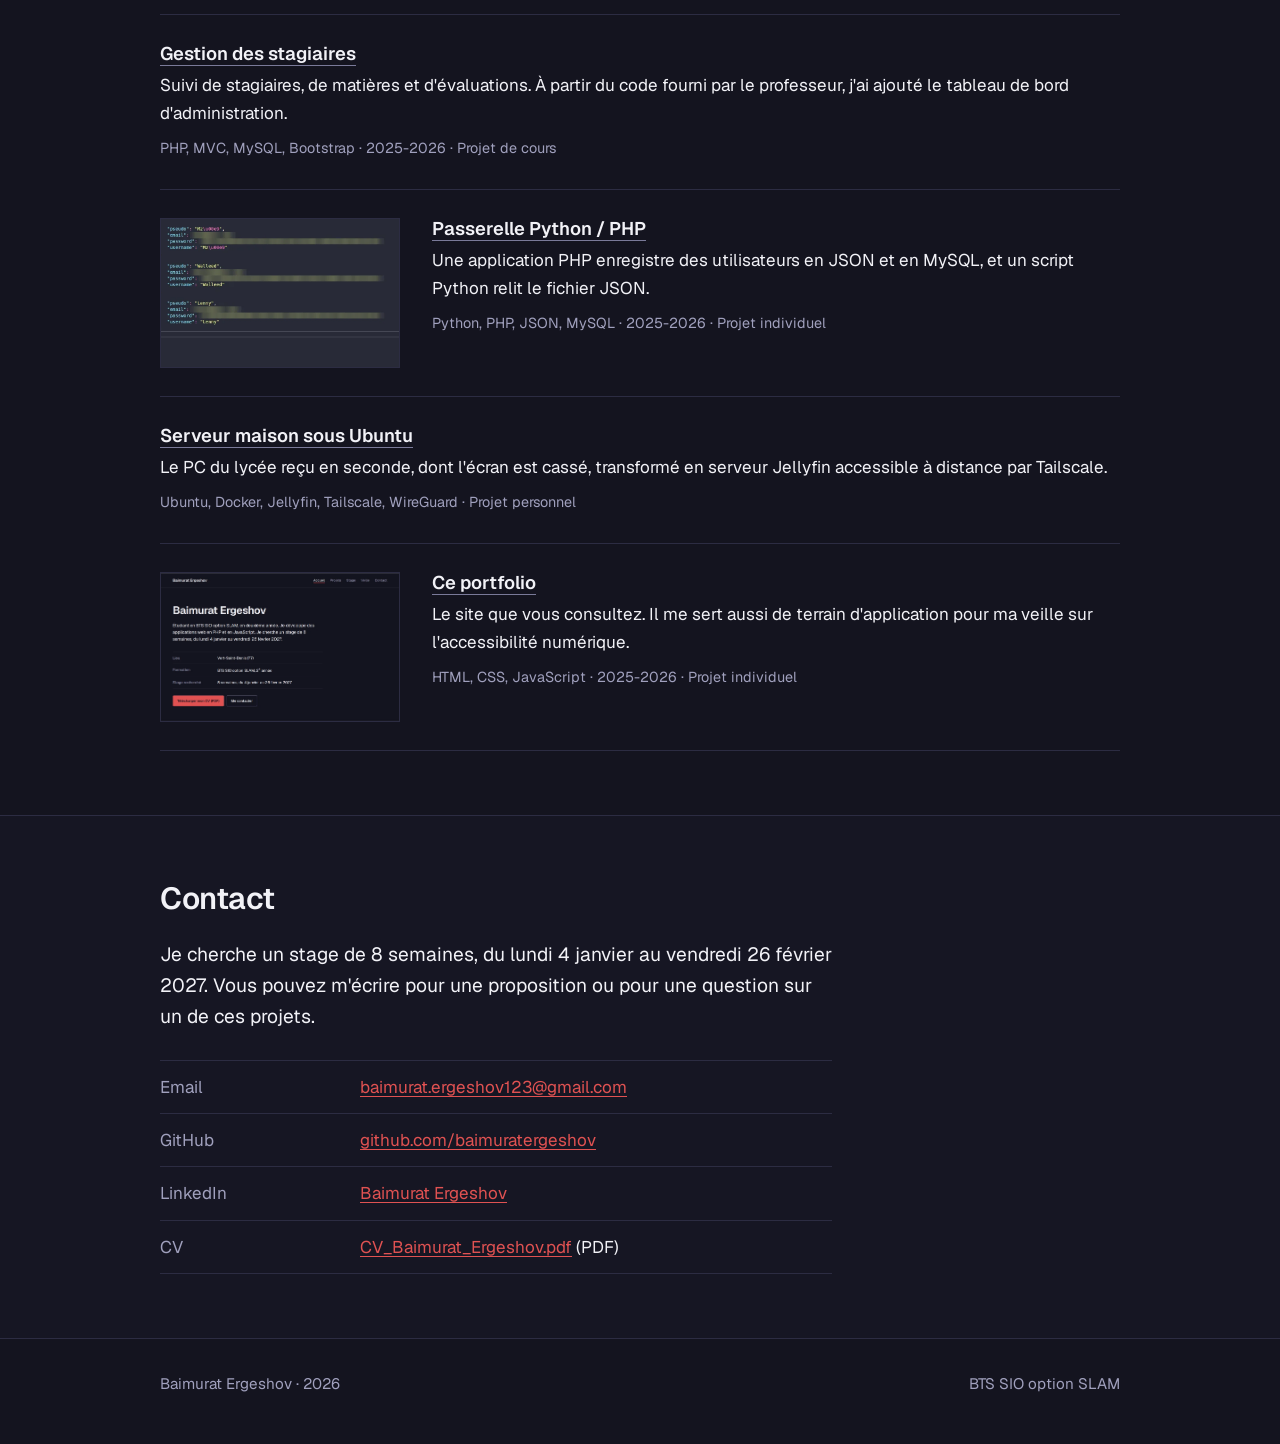
==== commit 1181f711: "Corrige les incohérences entre les pages : compétences, technos, racine web, référentiel, veille" ====
--- a/index.html
+++ b/index.html
@@ -128,14 +128,14 @@
           <div>
             <dt>MySQL et SQL</dt>
             <dd>
-              Adyl Plombier, Hôtel Chambord
+              Adyl Plombier, Hôtel Chambord, Gestion des stagiaires, Passerelle Python / PHP
               <span class="meta">Conception du schéma, puis CRUD complet sur les données.</span>
             </dd>
           </div>
           <div>
             <dt>JavaScript</dt>
             <dd>
-              Hôtel Chambord, MovieDB, ce portfolio
+              Adyl Plombier, Hôtel Chambord, ce portfolio
               <span class="meta">Interactions d'interface et validation de formulaires côté client.</span>
             </dd>
           </div>
@@ -183,7 +183,7 @@
             <dt>Python</dt>
             <dd>
               Passerelle Python / PHP
-              <span class="meta">Script qui échange des données en JSON avec une application PHP.</span>
+              <span class="meta">Script qui relit le fichier JSON écrit par une application PHP.</span>
             </dd>
           </div>
           <div>
@@ -216,7 +216,7 @@
                 Site public et espace d'administration pour un plombier d'urgence, en MVC sans
                 framework. Fait pendant mon stage de 1<sup>re</sup> année.
               </p>
-              <p class="meta">PHP 8, MVC, MySQL, Tailwind · 2026 · Stage</p>
+              <p class="meta">PHP 8, MVC, MySQL, Tailwind, JavaScript · 2026 · Stage</p>
             </div>
           </li>
 
@@ -254,10 +254,10 @@
               <h3><button type="button" class="project-open" data-dialog="dlg-stagiaires"
                   aria-haspopup="dialog"><span>Gestion des stagiaires</span></button></h3>
               <p>
-                Suivi de stagiaires, de matières et d'évaluations, avec un tableau de bord
-                d'administration.
+                Suivi de stagiaires, de matières et d'évaluations. À partir du code fourni par le
+                professeur, j'ai ajouté le tableau de bord d'administration.
               </p>
-              <p class="meta">PHP, MVC, MySQL, Bootstrap · 2025-2026 · Projet individuel</p>
+              <p class="meta">PHP, MVC, MySQL, Bootstrap · 2025-2026 · Projet de cours</p>
             </div>
           </li>
 
@@ -267,8 +267,8 @@
               <h3><button type="button" class="project-open" data-dialog="dlg-passerelle"
                   aria-haspopup="dialog"><span>Passerelle Python / PHP</span></button></h3>
               <p>
-                Un script Python et une application PHP échangent des données en JSON, autour
-                d'une même base de données.
+                Une application PHP enregistre des utilisateurs en JSON et en MySQL, et un script
+                Python relit le fichier JSON.
               </p>
               <p class="meta">Python, PHP, JSON, MySQL · 2025-2026 · Projet individuel</p>
             </div>
@@ -348,7 +348,7 @@
     <div class="modal-inner">
       <button type="button" class="modal-close" data-close aria-label="Fermer la fiche projet">&#10005;</button>
       <h2 id="t-adyl">Adyl Plombier</h2>
-      <p class="meta">PHP 8, MVC, MySQL, Tailwind · 2026 · Stage</p>
+      <p class="meta">PHP 8, MVC, MySQL, Tailwind, JavaScript · 2026 · Stage</p>
 
       <div class="gallery">
         <img src="./img/adyl_plombier_img1.webp" alt="Page d'accueil du site Adyl Plombier" onerror="imgFail(this)" />
@@ -371,9 +371,9 @@
         </p>
         <p>
           L'application suit une architecture <strong>MVC</strong> que j'ai écrite moi-même, sans CMS
-          ni framework : point d'entrée unique, routeur, contrôleurs, modèles et vues. Seul le
-          dossier public est accessible depuis le web. Le reste du code et les données sont
-          au-dessus de la racine web.
+          ni framework : point d'entrée unique, routeur, contrôleurs, modèles et vues. Une règle de
+          réécriture envoie toutes les requêtes vers le dossier public, donc le reste du code et
+          les données ne sont pas accessibles par une adresse.
         </p>
         <p>
           L'espace d'administration est ouvert sur internet, donc j'ai traité la
@@ -461,7 +461,7 @@
         </p>
         <p>
           J'y ai appris à consommer une API REST côté serveur : construire la requête, lire la
-          réponse JSON, et gérer les cas où l'API ne renvoie rien ou répond par une erreur.
+          réponse JSON, paginer les résultats et gérer le cas où l'API ne renvoie aucun résultat.
         </p>
       </div>
 
@@ -477,7 +477,7 @@
     <div class="modal-inner">
       <button type="button" class="modal-close" data-close aria-label="Fermer la fiche projet">&#10005;</button>
       <h2 id="t-stagiaires">Gestion des stagiaires</h2>
-      <p class="meta">PHP, MVC, MySQL, Bootstrap · 2025-2026 · Projet individuel</p>
+      <p class="meta">PHP, MVC, MySQL, Bootstrap · 2025-2026 · Projet de cours</p>
 
       <div class="gallery">
         <img src="./img/stagiaires_mvc.webp" alt="Tableau de bord de gestion des stagiaires" onerror="imgFail(this)" />
@@ -486,13 +486,12 @@
       <div class="modal-text">
         <p>
           Application de suivi de stagiaires, de matières et d'évaluations, en
-          <strong>Modèle-Vue-Contrôleur</strong>. Elle a un tableau de bord d'administration et une
-          validation des formulaires côté client.
-        </p>
-        <p>
-          Je voulais séparer les responsabilités : le contrôleur reçoit la requête et décide, le
-          modèle est le seul à parler à la base de données, la vue affiche. J'ai réutilisé ce
-          découpage pendant mon stage.
+          <strong>Modèle-Vue-Contrôleur</strong>. Le code de départ était fourni par le professeur.
+          J'ai ajouté le tableau de bord d'administration.
+        </p>
+        <p>
+          Le contrôleur reçoit la requête et décide, le modèle est le seul à parler à la base de
+          données, la vue affiche. J'ai réutilisé ce découpage pendant mon stage.
         </p>
       </div>
 
@@ -513,13 +512,9 @@
 
       <div class="modal-text">
         <p>
-          Un script <strong>Python</strong> et une application <strong>PHP</strong> échangent des
-          données au format JSON, autour d'une même base de données.
-        </p>
-        <p>
-          Le projet comprend un formulaire web et l'enregistrement des données en base. J'y ai vu
-          qu'un format d'échange commun suffit pour faire travailler ensemble deux technologies
-          différentes.
+          Un formulaire <strong>PHP</strong> enregistre chaque utilisateur dans un fichier JSON et
+          dans une base MySQL. Un script <strong>Python</strong> relit ensuite le fichier JSON et
+          affiche son contenu.
         </p>
       </div>
 
